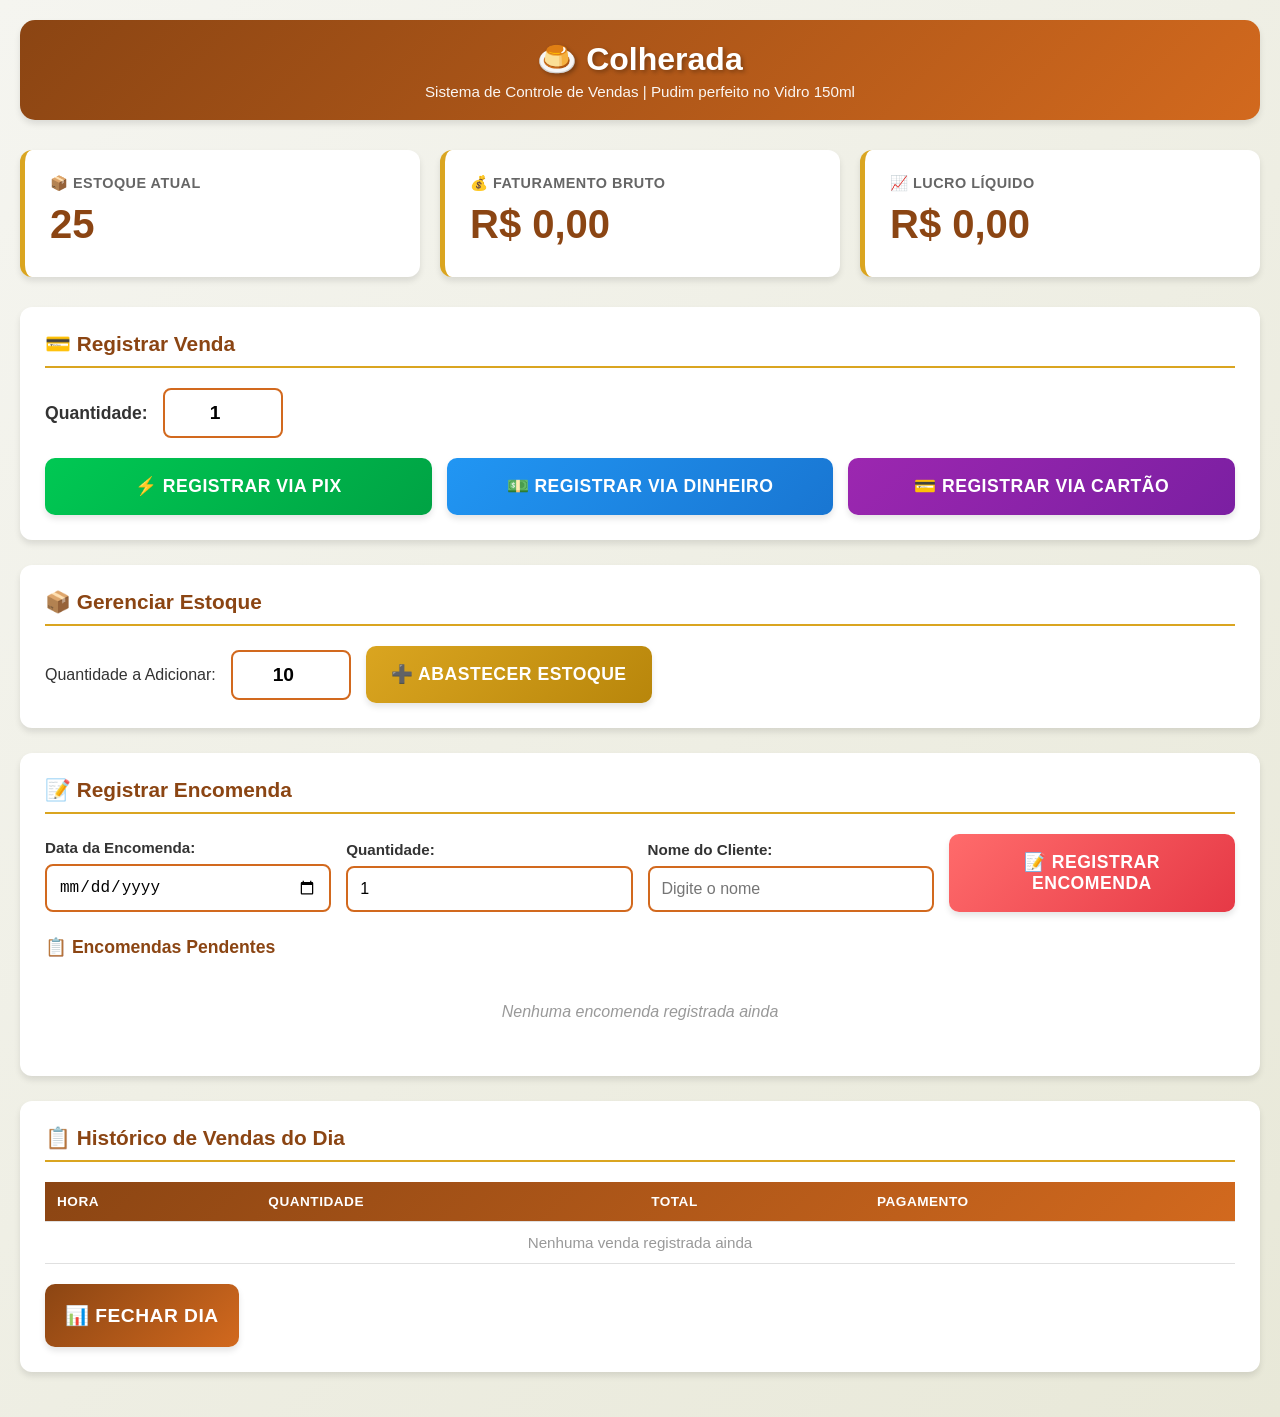
==== index.html @ 23c0d212 "Add files via upload Initial commit" ====
<!DOCTYPE html>
<html lang="pt-BR">
<head>
    <meta charset="UTF-8">
    <meta name="viewport" content="width=device-width, initial-scale=1.0">
    <title>Colherada</title>
    <style>
        /* ========== VARIÁVEIS E RESET ========== */
        * {
            margin: 0;
            padding: 0;
            box-sizing: border-box;
        }

        :root {
            --cor-principal: #8B4513;
            --cor-secundaria: #D2691E;
            --cor-dourado: #DAA520;
            --cor-fundo: #F5F5F0;
            --cor-card: #FFFFFF;
            --cor-pix: #00C853;
            --cor-dinheiro: #2196F3;
            --cor-cartao: #9C27B0;
            --cor-alerta: #FFC107;
            --cor-texto: #333333;
            --sombra: 0 4px 6px rgba(0, 0, 0, 0.1);
            --sombra-hover: 0 6px 12px rgba(0, 0, 0, 0.15);
        }

        body {
            font-family: 'Segoe UI', Tahoma, Geneva, Verdana, sans-serif;
            background: linear-gradient(135deg, var(--cor-fundo) 0%, #E8E8D8 100%);
            color: var(--cor-texto);
            padding: 20px;
            min-height: 100vh;
        }

        /* ========== CABEÇALHO ========== */
        header {
            text-align: center;
            margin-bottom: 30px;
            padding: 20px;
            background: linear-gradient(135deg, var(--cor-principal) 0%, var(--cor-secundaria) 100%);
            border-radius: 15px;
            box-shadow: var(--sombra);
            color: white;
        }

        header h1 {
            font-size: 2rem;
            margin-bottom: 5px;
            text-shadow: 2px 2px 4px rgba(0, 0, 0, 0.3);
        }

        header p {
            font-size: 0.95rem;
            opacity: 0.95;
        }

        /* ========== CONTAINER PRINCIPAL ========== */
        .container {
            max-width: 1400px;
            margin: 0 auto;
        }

        /* ========== DASHBOARD DE RESUMO ========== */
        .dashboard {
            display: grid;
            grid-template-columns: repeat(auto-fit, minmax(280px, 1fr));
            gap: 20px;
            margin-bottom: 30px;
        }

        .card {
            background: var(--cor-card);
            border-radius: 12px;
            padding: 25px;
            box-shadow: var(--sombra);
            transition: transform 0.3s ease, box-shadow 0.3s ease;
            border-left: 5px solid var(--cor-dourado);
        }

        .card:hover {
            transform: translateY(-5px);
            box-shadow: var(--sombra-hover);
        }

        .card.alerta {
            background: #FFF9C4;
            border-left-color: var(--cor-alerta);
            animation: pulse 2s infinite;
        }

        @keyframes pulse {
            0%, 100% { transform: scale(1); }
            50% { transform: scale(1.02); }
        }

        .card-titulo {
            font-size: 0.9rem;
            text-transform: uppercase;
            color: #666;
            margin-bottom: 10px;
            font-weight: 600;
            letter-spacing: 0.5px;
        }

        .card-valor {
            font-size: 2.5rem;
            font-weight: bold;
            color: var(--cor-principal);
            margin-bottom: 5px;
        }

        .card-alerta {
            color: #F57C00;
            font-size: 0.9rem;
            font-weight: 600;
            margin-top: 10px;
            display: none;
        }

        .card.alerta .card-alerta {
            display: block;
        }

        /* ========== SEÇÕES ========== */
        .secao {
            background: var(--cor-card);
            border-radius: 12px;
            padding: 25px;
            margin-bottom: 25px;
            box-shadow: var(--sombra);
        }

        .secao-titulo {
            font-size: 1.3rem;
            color: var(--cor-principal);
            margin-bottom: 20px;
            padding-bottom: 10px;
            border-bottom: 2px solid var(--cor-dourado);
            font-weight: 600;
        }

        /* ========== SEÇÃO DE VENDAS ========== */
        .venda-controls {
            display: flex;
            flex-direction: column;
            gap: 20px;
        }

        .quantidade-group {
            display: flex;
            align-items: center;
            gap: 15px;
            flex-wrap: wrap;
        }

        .quantidade-group label {
            font-size: 1.1rem;
            font-weight: 600;
            color: var(--cor-texto);
        }

        .quantidade-input {
            width: 120px;
            padding: 12px;
            font-size: 1.2rem;
            border: 2px solid var(--cor-secundaria);
            border-radius: 8px;
            text-align: center;
            font-weight: bold;
            transition: border-color 0.3s ease;
        }

        .quantidade-input:focus {
            outline: none;
            border-color: var(--cor-principal);
        }

        .botoes-pagamento {
            display: grid;
            grid-template-columns: repeat(auto-fit, minmax(200px, 1fr));
            gap: 15px;
        }

        .btn {
            padding: 18px 25px;
            font-size: 1.1rem;
            font-weight: bold;
            border: none;
            border-radius: 10px;
            cursor: pointer;
            transition: all 0.3s ease;
            box-shadow: var(--sombra);
            color: white;
            text-transform: uppercase;
            letter-spacing: 0.5px;
        }

        .btn:hover:not(:disabled) {
            transform: translateY(-3px);
            box-shadow: var(--sombra-hover);
        }

        .btn:active:not(:disabled) {
            transform: translateY(0);
        }

        .btn:disabled {
            opacity: 0.5;
            cursor: not-allowed;
        }

        .btn-pix {
            background: linear-gradient(135deg, var(--cor-pix) 0%, #00A344 100%);
        }

        .btn-dinheiro {
            background: linear-gradient(135deg, var(--cor-dinheiro) 0%, #1976D2 100%);
        }

        .btn-cartao {
            background: linear-gradient(135deg, var(--cor-cartao) 0%, #7B1FA2 100%);
        }

        .btn-abastecer {
            background: linear-gradient(135deg, var(--cor-dourado) 0%, #B8860B 100%);
        }

        .btn-fechar {
            background: linear-gradient(135deg, var(--cor-principal) 0%, var(--cor-secundaria) 100%);
            font-size: 1.2rem;
            padding: 20px;
        }

        .btn-encomenda {
            background: linear-gradient(135deg, #FF6B6B 0%, #E63946 100%);
        }

        /* ========== SEÇÃO DE ENCOMENDAS ========== */
        .encomenda-controls {
            display: grid;
            grid-template-columns: repeat(auto-fit, minmax(200px, 1fr));
            gap: 15px;
            align-items: end;
        }

        .form-group {
            display: flex;
            flex-direction: column;
            gap: 8px;
        }

        .form-group label {
            font-weight: 600;
            color: var(--cor-texto);
            font-size: 0.95rem;
        }

        .form-input {
            padding: 12px;
            font-size: 1rem;
            border: 2px solid var(--cor-secundaria);
            border-radius: 8px;
            transition: border-color 0.3s ease;
        }

        .form-input:focus {
            outline: none;
            border-color: var(--cor-principal);
        }

        .encomendas-lista {
            margin-top: 25px;
        }

        .encomenda-item {
            background: #FFF5F5;
            border-left: 4px solid #E63946;
            padding: 15px;
            margin-bottom: 12px;
            border-radius: 8px;
            display: flex;
            justify-content: space-between;
            align-items: center;
            transition: all 0.3s ease;
        }

        .encomenda-item:hover {
            box-shadow: var(--sombra);
            transform: translateX(5px);
        }

        .encomenda-info {
            flex: 1;
        }

        .encomenda-data {
            font-weight: bold;
            color: #E63946;
            font-size: 1.1rem;
            margin-bottom: 5px;
        }

        .encomenda-detalhes {
            color: #666;
            font-size: 0.95rem;
        }

        .encomenda-acoes {
            display: flex;
            gap: 10px;
        }

        .btn-concluir {
            padding: 8px 15px;
            background: #00C853;
            color: white;
            border: none;
            border-radius: 6px;
            cursor: pointer;
            font-weight: 600;
            transition: all 0.3s ease;
            font-size: 0.9rem;
        }

        .btn-concluir:hover {
            background: #00A344;
            transform: scale(1.05);
        }

        .btn-remover {
            padding: 8px 15px;
            background: #F44336;
            color: white;
            border: none;
            border-radius: 6px;
            cursor: pointer;
            font-weight: 600;
            transition: all 0.3s ease;
            font-size: 0.9rem;
        }

        .btn-remover:hover {
            background: #D32F2F;
            transform: scale(1.05);
        }

        .encomendas-vazio {
            text-align: center;
            color: #999;
            padding: 30px;
            font-style: italic;
        }

        /* ========== SEÇÃO DE ESTOQUE ========== */
        .estoque-controls {
            display: flex;
            align-items: center;
            gap: 15px;
            flex-wrap: wrap;
        }

        /* ========== HISTÓRICO ========== */
        .historico-wrapper {
            overflow-x: auto;
        }

        .historico-tabela {
            width: 100%;
            border-collapse: collapse;
            margin-bottom: 20px;
        }

        .historico-tabela thead {
            background: linear-gradient(135deg, var(--cor-principal) 0%, var(--cor-secundaria) 100%);
            color: white;
        }

        .historico-tabela th,
        .historico-tabela td {
            padding: 12px;
            text-align: left;
            border-bottom: 1px solid #E0E0E0;
        }

        .historico-tabela th {
            font-weight: 600;
            text-transform: uppercase;
            font-size: 0.85rem;
            letter-spacing: 0.5px;
        }

        .historico-tabela tbody tr:hover {
            background: #F5F5F5;
        }

        .historico-tabela td {
            font-size: 0.95rem;
        }

        .badge {
            padding: 5px 10px;
            border-radius: 5px;
            font-size: 0.85rem;
            font-weight: 600;
            display: inline-block;
            color: white;
        }

        .badge-pix { background: var(--cor-pix); }
        .badge-dinheiro { background: var(--cor-dinheiro); }
        .badge-cartao { background: var(--cor-cartao); }
        .badge-encomenda { background: #E63946; }

        /* ========== ALERTA FLUTUANTE ========== */
        .alerta-flutuante {
            position: fixed;
            top: 20px;
            right: 20px;
            background: #F44336;
            color: white;
            padding: 20px 25px;
            border-radius: 10px;
            box-shadow: 0 8px 16px rgba(0, 0, 0, 0.3);
            z-index: 1000;
            animation: slideIn 0.3s ease;
            max-width: 300px;
            font-weight: 600;
        }

        @keyframes slideIn {
            from {
                transform: translateX(400px);
                opacity: 0;
            }
            to {
                transform: translateX(0);
                opacity: 1;
            }
        }

        /* ========== MODAL DE RELATÓRIO ========== */
        .modal {
            display: none;
            position: fixed;
            z-index: 2000;
            left: 0;
            top: 0;
            width: 100%;
            height: 100%;
            background: rgba(0, 0, 0, 0.6);
            animation: fadeIn 0.3s ease;
        }

        @keyframes fadeIn {
            from { opacity: 0; }
            to { opacity: 1; }
        }

        .modal-content {
            background: white;
            margin: 5% auto;
            padding: 30px;
            border-radius: 15px;
            max-width: 600px;
            box-shadow: 0 10px 30px rgba(0, 0, 0, 0.3);
            animation: slideDown 0.3s ease;
        }

        @keyframes slideDown {
            from {
                transform: translateY(-100px);
                opacity: 0;
            }
            to {
                transform: translateY(0);
                opacity: 1;
            }
        }

        .modal-header {
            border-bottom: 2px solid var(--cor-dourado);
            padding-bottom: 15px;
            margin-bottom: 20px;
        }

        .modal-header h2 {
            color: var(--cor-principal);
            font-size: 1.8rem;
        }

        .modal-body {
            line-height: 1.8;
            font-size: 1.1rem;
        }

        .modal-body strong {
            color: var(--cor-principal);
        }

        .modal-footer {
            margin-top: 25px;
            text-align: center;
        }

        .btn-fechar-modal {
            background: var(--cor-principal);
            color: white;
            padding: 12px 30px;
            border: none;
            border-radius: 8px;
            cursor: pointer;
            font-size: 1rem;
            font-weight: 600;
            transition: background 0.3s ease;
        }

        .btn-fechar-modal:hover {
            background: var(--cor-secundaria);
        }

        /* ========== RESPONSIVIDADE ========== */
        @media (max-width: 768px) {
            header h1 {
                font-size: 1.5rem;
            }

            .card-valor {
                font-size: 2rem;
            }

            .secao-titulo {
                font-size: 1.1rem;
            }

            .btn {
                font-size: 1rem;
                padding: 15px 20px;
            }

            .botoes-pagamento {
                grid-template-columns: 1fr;
            }
        }
    </style>
</head>
<body>
    <!-- ========== CABEÇALHO ========== -->
    <header>
        <h1>🍮 Colherada</h1>
        <p>Sistema de Controle de Vendas | Pudim perfeito no Vidro 150ml</p>
    </header>

    <!-- ========== CONTAINER PRINCIPAL ========== -->
    <div class="container">
        
        <!-- ========== DASHBOARD DE RESUMO ========== -->
        <div class="dashboard">
            <div class="card" id="card-estoque">
                <div class="card-titulo">📦 Estoque Atual</div>
                <div class="card-valor" id="estoque-valor">25</div>
                <div class="card-alerta">⚠️ Estoque Crítico!</div>
            </div>

            <div class="card">
                <div class="card-titulo">💰 Faturamento Bruto</div>
                <div class="card-valor" id="faturamento-valor">R$ 0,00</div>
            </div>

            <div class="card">
                <div class="card-titulo">📈 Lucro Líquido</div>
                <div class="card-valor" id="lucro-valor">R$ 0,00</div>
            </div>
        </div>

        <!-- ========== SEÇÃO DE VENDAS ========== -->
        <section class="secao">
            <h2 class="secao-titulo">💳 Registrar Venda</h2>
            <div class="venda-controls">
                <div class="quantidade-group">
                    <label for="quantidade-venda">Quantidade:</label>
                    <input type="number" id="quantidade-venda" class="quantidade-input" value="1" min="1">
                </div>

                <div class="botoes-pagamento">
                    <button class="btn btn-pix" onclick="registrarVenda('PIX')">
                        ⚡ Registrar via PIX
                    </button>
                    <button class="btn btn-dinheiro" onclick="registrarVenda('DINHEIRO')">
                        💵 Registrar via DINHEIRO
                    </button>
                    <button class="btn btn-cartao" onclick="registrarVenda('CARTÃO')">
                        💳 Registrar via CARTÃO
                    </button>
                </div>
            </div>
        </section>

        <!-- ========== SEÇÃO DE GERENCIAMENTO DE ESTOQUE ========== -->
        <section class="secao">
            <h2 class="secao-titulo">📦 Gerenciar Estoque</h2>
            <div class="estoque-controls">
                <label for="quantidade-abastecer">Quantidade a Adicionar:</label>
                <input type="number" id="quantidade-abastecer" class="quantidade-input" value="10" min="1">
                <button class="btn btn-abastecer" onclick="abastecerEstoque()">
                    ➕ Abastecer Estoque
                </button>
            </div>
        </section>

        <!-- ========== SEÇÃO DE ENCOMENDAS ========== -->
        <section class="secao">
            <h2 class="secao-titulo">📝 Registrar Encomenda</h2>
            <div class="encomenda-controls">
                <div class="form-group">
                    <label for="data-encomenda">Data da Encomenda:</label>
                    <input type="date" id="data-encomenda" class="form-input">
                </div>
                <div class="form-group">
                    <label for="quantidade-encomenda">Quantidade:</label>
                    <input type="number" id="quantidade-encomenda" class="form-input" value="1" min="1">
                </div>
                <div class="form-group">
                    <label for="cliente-encomenda">Nome do Cliente:</label>
                    <input type="text" id="cliente-encomenda" class="form-input" placeholder="Digite o nome">
                </div>
                <div class="form-group">
                    <button class="btn btn-encomenda" onclick="registrarEncomenda()">
                        📝 Registrar Encomenda
                    </button>
                </div>
            </div>

            <div class="encomendas-lista">
                <h3 style="color: var(--cor-principal); margin-bottom: 15px; font-size: 1.1rem;">📋 Encomendas Pendentes</h3>
                <div id="lista-encomendas">
                    <div class="encomendas-vazio">
                        Nenhuma encomenda registrada ainda
                    </div>
                </div>
            </div>
        </section>

        <!-- ========== HISTÓRICO DE VENDAS ========== -->
        <section class="secao">
            <h2 class="secao-titulo">📋 Histórico de Vendas do Dia</h2>
            <div class="historico-wrapper">
                <table class="historico-tabela">
                    <thead>
                        <tr>
                            <th>Hora</th>
                            <th>Quantidade</th>
                            <th>Total</th>
                            <th>Pagamento</th>
                        </tr>
                    </thead>
                    <tbody id="historico-tbody">
                        <tr>
                            <td colspan="4" style="text-align: center; color: #999;">
                                Nenhuma venda registrada ainda
                            </td>
                        </tr>
                    </tbody>
                </table>
            </div>

            <button class="btn btn-fechar" onclick="fecharDia()">
                📊 Fechar Dia
            </button>
        </section>

    </div>

    <!-- ========== MODAL DE RELATÓRIO ========== -->
    <div id="modal-relatorio" class="modal">
        <div class="modal-content">
            <div class="modal-header">
                <h2>📊 Relatório do Dia</h2>
            </div>
            <div class="modal-body" id="modal-body">
                <!-- Conteúdo será preenchido dinamicamente -->
            </div>
            <div class="modal-footer">
                <button class="btn-fechar-modal" onclick="fecharModal()">Fechar</button>
            </div>
        </div>
    </div>

    <!-- ========== JAVASCRIPT ========== -->
    <script>
        // ========== CONSTANTES DO NEGÓCIO ==========
        const PRECO_VENDA = 16.00;      // Preço de venda por unidade
        const CUSTO_TOTAL = 7.00;       // Custo total por unidade
        const LUCRO_UNITARIO = PRECO_VENDA - CUSTO_TOTAL;  // R$ 9,00 por unidade
        const ESTOQUE_CRITICO = 5;      // Limite para alerta de estoque crítico
        const API_URL = window.location.origin;  // URL base da API (funciona local ou nuvem)

        // ========== ESTADO DA APLICAÇÃO ==========
        let estoque = 25;               // Estoque inicial
        let faturamentoBruto = 0;       // Faturamento total do dia
        let lucroLiquido = 0;           // Lucro total do dia
        let vendas = [];                // Array para armazenar histórico de vendas
        let encomendas = [];            // Array para armazenar encomendas

        // ========== INICIALIZAÇÃO ==========
        document.addEventListener('DOMContentLoaded', async function() {
            await carregarDadosServidor();
            atualizarInterface();
            definirDataAtual();
            
            // Sincronizar a cada 5 segundos
            setInterval(sincronizarComServidor, 5000);
        });

        // ========== FUNÇÃO: DEFINIR DATA ATUAL ==========
        function definirDataAtual() {
            const hoje = new Date().toISOString().split('T')[0];
            document.getElementById('data-encomenda').value = hoje;
        }

        // ========== FUNÇÃO: REGISTRAR VENDA ==========
        function registrarVenda(formaPagamento) {
            const quantidadeInput = document.getElementById('quantidade-venda');
            const quantidade = parseInt(quantidadeInput.value);

            // Validação: verificar se a quantidade é válida
            if (isNaN(quantidade) || quantidade <= 0) {
                mostrarAlerta('Por favor, insira uma quantidade válida!');
                return;
            }

            // Validação: verificar se há estoque suficiente
            if (quantidade > estoque) {
                mostrarAlerta('❌ Saldo insuficiente! Estoque atual: ' + estoque + ' unidades');
                return;
            }

            // Calcular valores da venda
            const totalVenda = quantidade * PRECO_VENDA;
            const lucroVenda = quantidade * LUCRO_UNITARIO;

            // Atualizar estado da aplicação
            estoque -= quantidade;
            faturamentoBruto += totalVenda;
            lucroLiquido += lucroVenda;

            // Registrar venda no histórico
            const venda = {
                hora: obterHoraAtual(),
                quantidade: quantidade,
                total: totalVenda,
                formaPagamento: formaPagamento
            };
            vendas.push(venda);

            // Atualizar interface
            atualizarInterface();
            adicionarLinhaHistorico(venda);

            // Salvar dados no localStorage
            salvarDados();

            // Resetar campo de quantidade
            quantidadeInput.value = 1;

            // Feedback visual (pode adicionar uma animação de sucesso aqui)
            console.log('✅ Venda registrada com sucesso!');
        }

        // ========== FUNÇÃO: ABASTECER ESTOQUE ==========
        function abastecerEstoque() {
            const quantidadeInput = document.getElementById('quantidade-abastecer');
            const quantidade = parseInt(quantidadeInput.value);

            // Validação
            if (isNaN(quantidade) || quantidade <= 0) {
                mostrarAlerta('Por favor, insira uma quantidade válida para abastecer!');
                return;
            }

            // Adicionar ao estoque
            estoque += quantidade;

            // Atualizar interface
            atualizarInterface();

            // Salvar dados
            salvarDados();

            // Resetar campo
            quantidadeInput.value = 10;

            console.log('✅ Estoque abastecido com ' + quantidade + ' unidades!');
        }

        // ========== FUNÇÃO: REGISTRAR ENCOMENDA ==========
        function registrarEncomenda() {
            const dataInput = document.getElementById('data-encomenda');
            const quantidadeInput = document.getElementById('quantidade-encomenda');
            const clienteInput = document.getElementById('cliente-encomenda');

            const data = dataInput.value;
            const quantidade = parseInt(quantidadeInput.value);
            const cliente = clienteInput.value.trim();

            // Validações
            if (!data) {
                mostrarAlerta('Por favor, selecione a data da encomenda!');
                return;
            }

            if (isNaN(quantidade) || quantidade <= 0) {
                mostrarAlerta('Por favor, insira uma quantidade válida!');
                return;
            }

            if (!cliente) {
                mostrarAlerta('Por favor, informe o nome do cliente!');
                return;
            }

            // Criar objeto de encomenda
            const encomenda = {
                id: Date.now(), // ID único baseado em timestamp
                data: data,
                quantidade: quantidade,
                cliente: cliente,
                dataCriacao: new Date().toLocaleString('pt-BR')
            };

            // Adicionar à lista
            encomendas.push(encomenda);

            // Atualizar interface
            atualizarListaEncomendas();

            // Salvar dados
            salvarDados();

            // Resetar campos
            quantidadeInput.value = 1;
            clienteInput.value = '';
            definirDataAtual();

            console.log('✅ Encomenda registrada com sucesso!');
        }

        // ========== FUNÇÃO: ATUALIZAR LISTA DE ENCOMENDAS ==========
        function atualizarListaEncomendas() {
            const listaDiv = document.getElementById('lista-encomendas');

            // Se não houver encomendas
            if (encomendas.length === 0) {
                listaDiv.innerHTML = '<div class="encomendas-vazio">Nenhuma encomenda registrada ainda</div>';
                return;
            }

            // Ordenar encomendas por data (mais próximas primeiro)
            const encomendasOrdenadas = [...encomendas].sort((a, b) => new Date(a.data) - new Date(b.data));

            // Gerar HTML das encomendas
            listaDiv.innerHTML = encomendasOrdenadas.map(encomenda => {
                const dataFormatada = new Date(encomenda.data + 'T00:00:00').toLocaleDateString('pt-BR', {
                    day: '2-digit',
                    month: '2-digit',
                    year: 'numeric'
                });

                return `
                    <div class="encomenda-item">
                        <div class="encomenda-info">
                            <div class="encomenda-data">📅 ${dataFormatada}</div>
                            <div class="encomenda-detalhes">
                                <strong>${encomenda.cliente}</strong> • ${encomenda.quantidade} pudim(s)
                            </div>
                        </div>
                        <div class="encomenda-acoes">
                            <button class="btn-concluir" onclick="concluirEncomenda(${encomenda.id})" title="Marcar como concluída">
                                ✓ Concluir
                            </button>
                            <button class="btn-remover" onclick="removerEncomenda(${encomenda.id})" title="Remover encomenda">
                                ✕ Remover
                            </button>
                        </div>
                    </div>
                `;
            }).join('');
        }

        // ========== FUNÇÃO: CONCLUIR ENCOMENDA ==========
        function concluirEncomenda(id) {
            const encomenda = encomendas.find(e => e.id === id);
            
            if (!encomenda) return;

            // Verificar se há estoque suficiente
            if (encomenda.quantidade > estoque) {
                if (confirm(`❌ Estoque insuficiente! Estoque atual: ${estoque} unidades.\n\nDeseja continuar mesmo assim e registrar a venda?`)) {
                    // Continua mesmo sem estoque
                } else {
                    return;
                }
            }

            // Confirmar conclusão
            if (confirm(`Concluir encomenda de ${encomenda.cliente}?\n${encomenda.quantidade} pudim(s)\n\nA venda será registrada automaticamente.`)) {
                // Registrar como venda (assumindo pagamento em dinheiro, pode ser alterado)
                const totalVenda = encomenda.quantidade * PRECO_VENDA;
                const lucroVenda = encomenda.quantidade * LUCRO_UNITARIO;

                // Atualizar estado (só se houver estoque)
                if (encomenda.quantidade <= estoque) {
                    estoque -= encomenda.quantidade;
                }
                
                faturamentoBruto += totalVenda;
                lucroLiquido += lucroVenda;

                // Registrar venda no histórico
                const venda = {
                    hora: obterHoraAtual(),
                    quantidade: encomenda.quantidade,
                    total: totalVenda,
                    formaPagamento: 'ENCOMENDA'
                };
                vendas.push(venda);
                adicionarLinhaHistorico(venda);

                // Remover encomenda da lista
                encomendas = encomendas.filter(e => e.id !== id);

                // Atualizar interface
                atualizarInterface();
                atualizarListaEncomendas();
                salvarDados();

                console.log('✅ Encomenda concluída e registrada como venda!');
            }
        }

        // ========== FUNÇÃO: REMOVER ENCOMENDA ==========
        function removerEncomenda(id) {
            const encomenda = encomendas.find(e => e.id === id);
            
            if (!encomenda) return;

            if (confirm(`Remover encomenda de ${encomenda.cliente}?`)) {
                encomendas = encomendas.filter(e => e.id !== id);
                atualizarListaEncomendas();
                salvarDados();
                console.log('✅ Encomenda removida!');
            }
        }

        // ========== FUNÇÃO: ATUALIZAR INTERFACE ==========
        function atualizarInterface() {
            // Atualizar card de estoque
            const estoqueValor = document.getElementById('estoque-valor');
            const cardEstoque = document.getElementById('card-estoque');
            estoqueValor.textContent = estoque;

            // Aplicar alerta de estoque crítico
            if (estoque < ESTOQUE_CRITICO) {
                cardEstoque.classList.add('alerta');
            } else {
                cardEstoque.classList.remove('alerta');
            }

            // Atualizar faturamento
            document.getElementById('faturamento-valor').textContent = formatarMoeda(faturamentoBruto);

            // Atualizar lucro
            document.getElementById('lucro-valor').textContent = formatarMoeda(lucroLiquido);

            // Atualizar estado dos botões de venda
            atualizarBotoesVenda();
        }

        // ========== FUNÇÃO: ATUALIZAR BOTÕES DE VENDA ==========
        function atualizarBotoesVenda() {
            const quantidade = parseInt(document.getElementById('quantidade-venda').value) || 0;
            const botoes = document.querySelectorAll('.btn-pix, .btn-dinheiro, .btn-cartao');

            botoes.forEach(botao => {
                // Desabilitar se quantidade for maior que estoque ou inválida
                if (quantidade > estoque || quantidade <= 0) {
                    botao.disabled = true;
                } else {
                    botao.disabled = false;
                }
            });
        }

        // Adicionar evento para atualizar botões quando quantidade mudar
        document.addEventListener('DOMContentLoaded', function() {
            const quantidadeVenda = document.getElementById('quantidade-venda');
            if (quantidadeVenda) {
                quantidadeVenda.addEventListener('input', atualizarBotoesVenda);
            }
        });

        // ========== FUNÇÃO: ADICIONAR LINHA NO HISTÓRICO ==========
        function adicionarLinhaHistorico(venda) {
            const tbody = document.getElementById('historico-tbody');

            // Remover mensagem de "nenhuma venda"
            if (vendas.length === 1) {
                tbody.innerHTML = '';
            }

            // Criar nova linha
            const tr = document.createElement('tr');
            tr.innerHTML = `
                <td>${venda.hora}</td>
                <td>${venda.quantidade} un.</td>
                <td>${formatarMoeda(venda.total)}</td>
                <td><span class="badge badge-${venda.formaPagamento.toLowerCase().replace('ã', 'a')}">${venda.formaPagamento}</span></td>
            `;

            // Inserir no topo da tabela (mais recente primeiro)
            tbody.insertBefore(tr, tbody.firstChild);
        }

        // ========== FUNÇÃO: FECHAR DIA ==========
        function fecharDia() {
            // Verificar se há vendas
            if (vendas.length === 0) {
                mostrarAlerta('Nenhuma venda foi registrada hoje!');
                return;
            }

            // Calcular totais
            const totalPudinsVendidos = vendas.reduce((sum, v) => sum + v.quantidade, 0);
            const custoTotal = totalPudinsVendidos * CUSTO_TOTAL;

            // Separar vendas por forma de pagamento
            const vendasPix = vendas.filter(v => v.formaPagamento === 'PIX');
            const vendasDinheiro = vendas.filter(v => v.formaPagamento === 'DINHEIRO');
            const vendasCartao = vendas.filter(v => v.formaPagamento === 'CARTÃO');
            const vendasEncomenda = vendas.filter(v => v.formaPagamento === 'ENCOMENDA');

            const totalPix = vendasPix.reduce((sum, v) => sum + v.total, 0);
            const totalDinheiro = vendasDinheiro.reduce((sum, v) => sum + v.total, 0);
            const totalCartao = vendasCartao.reduce((sum, v) => sum + v.total, 0);
            const totalEncomenda = vendasEncomenda.reduce((sum, v) => sum + v.total, 0);

            // Gerar conteúdo do relatório
            const relatorioHTML = `
                <p><strong>Total de Pudins Vendidos:</strong> ${totalPudinsVendidos} unidades</p>
                <p><strong>Faturamento Bruto:</strong> ${formatarMoeda(faturamentoBruto)}</p>
                <p><strong>Custos Acumulados:</strong> ${formatarMoeda(custoTotal)}</p>
                <p style="font-size: 1.3rem; color: var(--cor-principal); margin-top: 15px;">
                    <strong>💰 Lucro Líquido:</strong> ${formatarMoeda(lucroLiquido)}
                </p>
                <hr style="margin: 20px 0; border: none; border-top: 1px solid #E0E0E0;">
                <p><strong>Detalhamento por Forma de Pagamento:</strong></p>
                <p>🔹 PIX: ${vendasPix.length} vendas - ${formatarMoeda(totalPix)}</p>
                <p>🔹 DINHEIRO: ${vendasDinheiro.length} vendas - ${formatarMoeda(totalDinheiro)}</p>
                <p>🔹 CARTÃO: ${vendasCartao.length} vendas - ${formatarMoeda(totalCartao)}</p>
                <p>🔹 ENCOMENDAS: ${vendasEncomenda.length} vendas - ${formatarMoeda(totalEncomenda)}</p>
                <hr style="margin: 20px 0; border: none; border-top: 1px solid #E0E0E0;">
                <p><strong>Estoque Restante:</strong> ${estoque} unidades</p>
                <p style="color: #E63946; font-weight: 600;"><strong>Encomendas Pendentes:</strong> ${encomendas.length}</p>
            `;

            // Mostrar modal
            document.getElementById('modal-body').innerHTML = relatorioHTML;
            document.getElementById('modal-relatorio').style.display = 'block';
        }

        // ========== FUNÇÃO: FECHAR MODAL ==========
        function fecharModal() {
            document.getElementById('modal-relatorio').style.display = 'none';
        }

        // Fechar modal ao clicar fora dele
        window.onclick = function(event) {
            const modal = document.getElementById('modal-relatorio');
            if (event.target === modal) {
                modal.style.display = 'none';
            }
        }

        // ========== FUNÇÃO: MOSTRAR ALERTA FLUTUANTE ==========
        function mostrarAlerta(mensagem) {
            // Criar elemento de alerta
            const alerta = document.createElement('div');
            alerta.className = 'alerta-flutuante';
            alerta.textContent = mensagem;

            // Adicionar ao body
            document.body.appendChild(alerta);

            // Remover após 3 segundos
            setTimeout(() => {
                alerta.remove();
            }, 3000);
        }

        // ========== FUNÇÃO: OBTER HORA ATUAL ==========
        function obterHoraAtual() {
            const agora = new Date();
            const horas = String(agora.getHours()).padStart(2, '0');
            const minutos = String(agora.getMinutes()).padStart(2, '0');
            return `${horas}:${minutos}`;
        }

        // ========== FUNÇÃO: FORMATAR MOEDA ==========
        function formatarMoeda(valor) {
            return valor.toLocaleString('pt-BR', {
                style: 'currency',
                currency: 'BRL'
            });SINCRONIZAÇÃO COM SERVIDOR ==========
        async function carregarDadosServidor() {
            try {
                const response = await fetch(`${API_URL}/api/dados`);
                if (response.ok) {
                    const dados = await response.json();
                    aplicarDados(dados);
                    console.log('✅ Dados carregados do servidor!');
                } else {
                    console.log('⚠️ Usando dados locais');
                    carregarDadosLocal();
                }
            } catch (error) {
                console.log('⚠️ Servidor offline, usando dados locais');
                carregarDadosLocal();
            }
        }

        async function salvarDadosServidor() {
            const dados = {
                estoque: estoque,
                faturamentoBruto: faturamentoBruto,
                lucroLiquido: lucroLiquido,
                vendas: vendas,
                encomendas: encomendas,
                data: new Date().toLocaleDateString('pt-BR')
            };

            try {
                const response = await fetch(`${API_URL}/api/dados`, {
                    method: 'POST',
                    headers: {
                        'Content-Type': 'application/json'
                    },
                    body: JSON.stringify(dados)
                });

                if (response.ok) {
                    console.log('✅ Dados sincronizados com servidor!');
                }
            } catch (error) {
                console.log('⚠️ Não foi possível sincronizar com servidor');
            }

            // Sempre salvar localmente também (backup)
            localStorage.setItem('pdv-pudim', JSON.stringify(dados));
        }

        async function sincronizarComServidor() {
            try {
                const response = await fetch(`${API_URL}/api/dados`);
                if (response.ok) {
                    const dadosServidor = await response.json();
                    
                    // Verificar se há diferenças
                    if (JSON.stringify(dadosServidor) !== JSON.stringify(obterDadosAtuais())) {
                        aplicarDados(dadosServidor);
                        console.log('🔄 Dados atualizados do servidor');
                    }
                }
            } catch (error) {
                // Servidor offline, continuar usando dados locais
            }
        }

        function obterDadosAtuais() {
            return {
                estoque: estoque,
                faturamentoBruto: faturamentoBruto,
                lucroLiquido: lucroLiquido,
                vendas: vendas,
                encomendas: encomendas,
                data: new Date().toLocaleDateString('pt-BR')
            };
        }

        function aplicarDados(dados) {
            const dataAtual = new Date().toLocaleDateString('pt-BR');
            
            if (dados.data === dataAtual) {
                estoque = dados.estoque || 25;
                faturamentoBruto = dados.faturamentoBruto || 0;
                lucroLiquido = dados.lucroLiquido || 0;
                vendas = dados.vendas || [];
                encomendas = dados.encomendas || [];

                // Reconstruir histórico
                const tbody = document.getElementById('historico-tbody');
                tbody.innerHTML = '';
                if (vendas.length === 0) {
                    tbody.innerHTML = '<tr><td colspan="4" style="text-align: center; color: #999;">Nenhuma venda registrada ainda</td></tr>';
                } else {
                    vendas.forEach(venda => adicionarLinhaHistorico(venda));
                }

                // Reconstruir encomendas
                atualizarListaEncomendas();

                atualizarInterface();
            }
        }

        function carregarDadosLocal() {
            const dadosSalvos = localStorage.getItem('pdv-pudim');
            if (dadosSalvos) {
                const dados = JSON.parse(dadosSalvos);
                aplicarDados(dados);
            }
        }

        // Função para salvar dados (compatibilidade)
        function salvarDados() {
            salvarDadosServidor();   }
            } else {
                console.log('🆕 Primeira execução - dados inicializados!');
            }
        }

        // ========== ATALHOS DE TECLADO ==========
        document.addEventListener('keydown', function(e) {
            // F1: Registrar via PIX
            if (e.key === 'F1') {
                e.preventDefault();
                registrarVenda('PIX');
            }
            // F2: Registrar via DINHEIRO
            if (e.key === 'F2') {
                e.preventDefault();
                registrarVenda('DINHEIRO');
            }
            // F3: Registrar via CARTÃO
            if (e.key === 'F3') {
                e.preventDefault();
                registrarVenda('CARTÃO');
            }
            // F4: Fechar Dia
            if (e.key === 'F4') {
                e.preventDefault();
                fecharDia();
            }
        });

        console.log('🍮 Sistema PDV - Pudim Artesanal carregado com sucesso!');
        console.log('💡 Atalhos: F1 (PIX) | F2 (Dinheiro) | F3 (Cartão) | F4 (Fechar Dia)');
    </script>
</body>
</html>
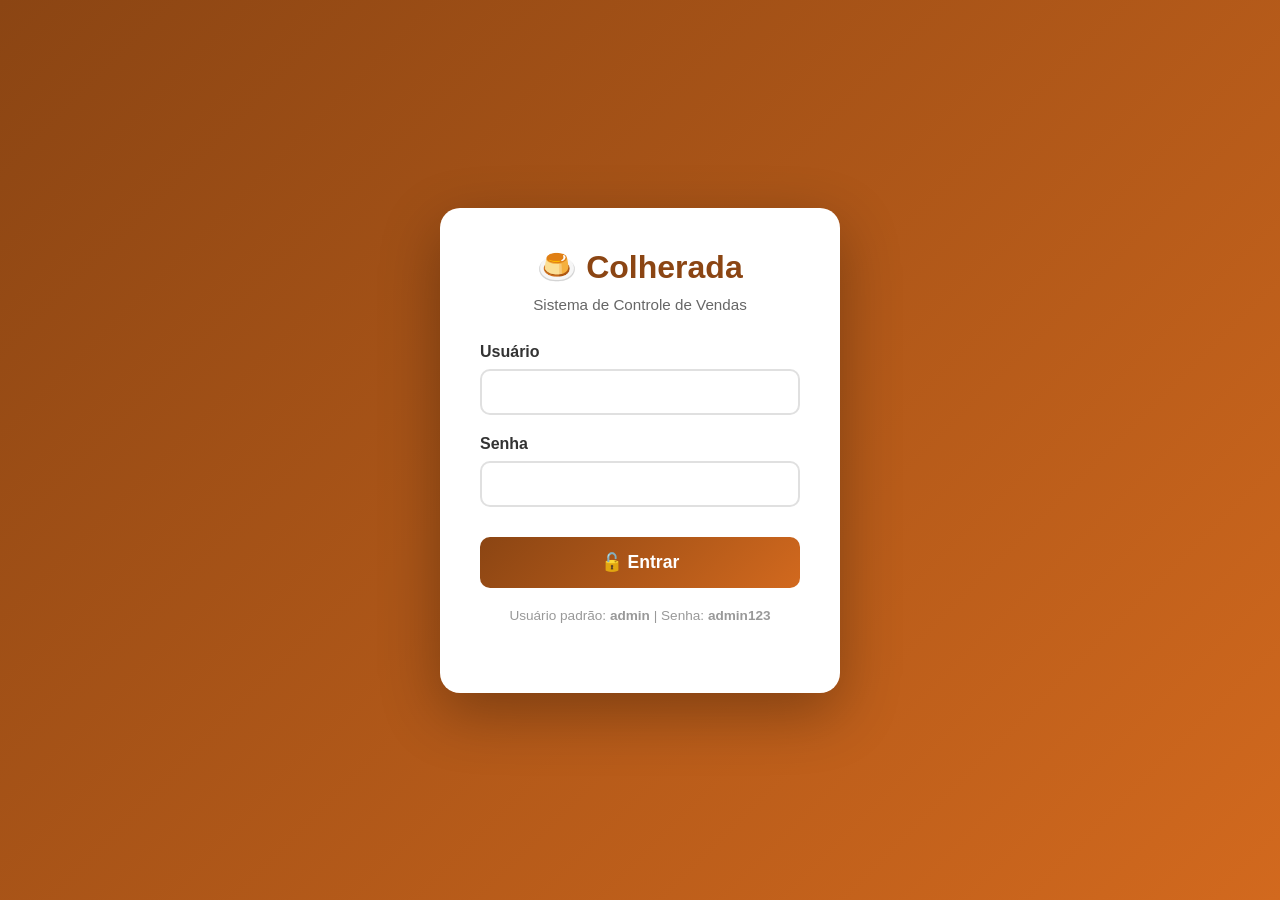
==== commit 32b11ac5: "Add files via upload" ====
--- a/index.html
+++ b/index.html
@@ -413,6 +413,169 @@
         .badge-dinheiro { background: var(--cor-dinheiro); }
         .badge-cartao { background: var(--cor-cartao); }
         .badge-encomenda { background: #E63946; }
+
+        /* ========== TELA DE LOGIN ========== */
+        #tela-login {
+            position: fixed;
+            top: 0;
+            left: 0;
+            width: 100%;
+            height: 100%;
+            background: linear-gradient(135deg, var(--cor-principal) 0%, var(--cor-secundaria) 100%);
+            display: flex;
+            align-items: center;
+            justify-content: center;
+            z-index: 9999;
+        }
+
+        #tela-login.hidden {
+            display: none;
+        }
+
+        .login-card {
+            background: white;
+            padding: 40px;
+            border-radius: 20px;
+            box-shadow: 0 20px 60px rgba(0, 0, 0, 0.3);
+            max-width: 400px;
+            width: 90%;
+            animation: slideUp 0.5s ease;
+        }
+
+        @keyframes slideUp {
+            from {
+                opacity: 0;
+                transform: translateY(50px);
+            }
+            to {
+                opacity: 1;
+                transform: translateY(0);
+            }
+        }
+
+        .login-card h2 {
+            color: var(--cor-principal);
+            text-align: center;
+            margin-bottom: 10px;
+            font-size: 2rem;
+        }
+
+        .login-card p {
+            text-align: center;
+            color: #666;
+            margin-bottom: 30px;
+            font-size: 0.95rem;
+        }
+
+        .form-group-login {
+            margin-bottom: 20px;
+        }
+
+        .form-group-login label {
+            display: block;
+            margin-bottom: 8px;
+            color: var(--cor-texto);
+            font-weight: 600;
+        }
+
+        .form-group-login input {
+            width: 100%;
+            padding: 12px 15px;
+            border: 2px solid #E0E0E0;
+            border-radius: 10px;
+            font-size: 1rem;
+            transition: border-color 0.3s ease;
+        }
+
+        .form-group-login input:focus {
+            outline: none;
+            border-color: var(--cor-principal);
+        }
+
+        .btn-login {
+            width: 100%;
+            padding: 15px;
+            background: linear-gradient(135deg, var(--cor-principal) 0%, var(--cor-secundaria) 100%);
+            color: white;
+            border: none;
+            border-radius: 10px;
+            font-size: 1.1rem;
+            font-weight: bold;
+            cursor: pointer;
+            transition: transform 0.3s ease, box-shadow 0.3s ease;
+            margin-top: 10px;
+        }
+
+        .btn-login:hover {
+            transform: translateY(-2px);
+            box-shadow: 0 8px 15px rgba(0, 0, 0, 0.2);
+        }
+
+        .btn-login:disabled {
+            opacity: 0.6;
+            cursor: not-allowed;
+            transform: none;
+        }
+
+        .erro-login {
+            background: #FFEBEE;
+            color: #C62828;
+            padding: 12px;
+            border-radius: 8px;
+            margin-bottom: 20px;
+            text-align: center;
+            font-size: 0.95rem;
+            display: none;
+        }
+
+        .erro-login.show {
+            display: block;
+            animation: shake 0.5s ease;
+        }
+
+        @keyframes shake {
+            0%, 100% { transform: translateX(0); }
+            25% { transform: translateX(-10px); }
+            75% { transform: translateX(10px); }
+        }
+
+        /* Botão de logout no header */
+        .btn-logout {
+            position: absolute;
+            top: 20px;
+            right: 20px;
+            padding: 10px 20px;
+            background: rgba(255, 255, 255, 0.2);
+            color: white;
+            border: 2px solid white;
+            border-radius: 8px;
+            cursor: pointer;
+            font-weight: 600;
+            transition: all 0.3s ease;
+            font-size: 0.9rem;
+        }
+
+        .btn-logout:hover {
+            background: white;
+            color: var(--cor-principal);
+        }
+
+        .usuario-info {
+            position: absolute;
+            top: 25px;
+            left: 20px;
+            color: white;
+            font-size: 0.9rem;
+            opacity: 0.9;
+        }
+
+        #app-content {
+            display: none;
+        }
+
+        #app-content.show {
+            display: block;
+        }
 
         /* ========== ALERTA FLUTUANTE ========== */
         .alerta-flutuante {
@@ -547,10 +710,44 @@
     </style>
 </head>
 <body>
+    <!-- ========== TELA DE LOGIN ========== -->
+    <div id="tela-login">
+        <div class="login-card">
+            <h2>🍮 Colherada</h2>
+            <p>Sistema de Controle de Vendas</p>
+            
+            <div id="erro-login" class="erro-login"></div>
+            
+            <form id="form-login" onsubmit="fazerLogin(event)">
+                <div class="form-group-login">
+                    <label for="usuario">Usuário</label>
+                    <input type="text" id="usuario" name="usuario" required autocomplete="username">
+                </div>
+                
+                <div class="form-group-login">
+                    <label for="senha">Senha</label>
+                    <input type="password" id="senha" name="senha" required autocomplete="current-password">
+                </div>
+                
+                <button type="submit" class="btn-login" id="btn-entrar">
+                    🔓 Entrar
+                </button>
+            </form>
+            
+            <p style="margin-top: 20px; font-size: 0.85rem; color: #999; text-align: center;">
+                Usuário padrão: <strong>admin</strong> | Senha: <strong>admin123</strong>
+            </p>
+        </div>
+    </div>
+
+    <!-- ========== CONTEÚDO PRINCIPAL ========== -->
+    <div id="app-content">
     <!-- ========== CABEÇALHO ========== -->
     <header>
+        <span class="usuario-info" id="usuario-info"></span>
         <h1>🍮 Colherada</h1>
         <p>Sistema de Controle de Vendas | Pudim perfeito no Vidro 150ml</p>
+        <button class="btn-logout" onclick="fazerLogout()">🚪 Sair</button>
     </header>
 
     <!-- ========== CONTAINER PRINCIPAL ========== -->
@@ -688,8 +885,109 @@
         </div>
     </div>
 
+    </div>
+    <!-- FIM DO APP-CONTENT -->
+
     <!-- ========== JAVASCRIPT ========== -->
     <script>
+        // ========== AUTENTICAÇÃO ==========
+        let usuarioLogado = null;
+
+        async function verificarSessao() {
+            try {
+                const response = await fetch(`${API_URL}/api/verificar-sessao`, {
+                    credentials: 'include'
+                });
+                
+                if (response.ok) {
+                    const dados = await response.json();
+                    if (dados.autenticado) {
+                        usuarioLogado = dados.usuario;
+                        document.getElementById('usuario-info').textContent = `👤 ${dados.nome || dados.usuario}`;
+                        mostrarApp();
+                        await carregarDadosServidor();
+                        return true;
+                    }
+                }
+            } catch (error) {
+                console.log('Sessão não encontrada');
+            }
+            
+            mostrarLogin();
+            return false;
+        }
+
+        async function fazerLogin(event) {
+            event.preventDefault();
+            
+            const usuario = document.getElementById('usuario').value;
+            const senha = document.getElementById('senha').value;
+            const btnEntrar = document.getElementById('btn-entrar');
+            const erroDiv = document.getElementById('erro-login');
+            
+            btnEntrar.disabled = true;
+            btnEntrar.textContent = '⏳ Entrando...';
+            erroDiv.classList.remove('show');
+            
+            try {
+                const response = await fetch(`${API_URL}/api/login`, {
+                    method: 'POST',
+                    headers: {
+                        'Content-Type': 'application/json'
+                    },
+                    credentials: 'include',
+                    body: JSON.stringify({ usuario, senha })
+                });
+                
+                const dados = await response.json();
+                
+                if (dados.success) {
+                    usuarioLogado = usuario;
+                    document.getElementById('usuario-info').textContent = `👤 ${dados.nome || usuario}`;
+                    mostrarApp();
+                    await carregarDadosServidor();
+                    
+                    // Limpar formulário
+                    document.getElementById('form-login').reset();
+                } else {
+                    erroDiv.textContent = dados.message || 'Erro ao fazer login';
+                    erroDiv.classList.add('show');
+                }
+            } catch (error) {
+                erroDiv.textContent = 'Erro de conexão com o servidor';
+                erroDiv.classList.add('show');
+            } finally {
+                btnEntrar.disabled = false;
+                btnEntrar.textContent = '🔓 Entrar';
+            }
+        }
+
+        async function fazerLogout() {
+            if (confirm('Deseja realmente sair?')) {
+                try {
+                    await fetch(`${API_URL}/api/logout`, {
+                        method: 'POST',
+                        credentials: 'include'
+                    });
+                } catch (error) {
+                    console.log('Erro ao fazer logout');
+                }
+                
+                usuarioLogado = null;
+                mostrarLogin();
+            }
+        }
+
+        function mostrarLogin() {
+            document.getElementById('tela-login').classList.remove('hidden');
+            document.getElementById('app-content').classList.remove('show');
+        }
+
+        function mostrarApp() {
+            document.getElementById('tela-login').classList.add('hidden');
+            document.getElementById('app-content').classList.add('show');
+        }
+
         // ========== CONSTANTES DO NEGÓCIO ==========
         const PRECO_VENDA = 16.00;      // Preço de venda por unidade
         const CUSTO_TOTAL = 7.00;       // Custo total por unidade
@@ -706,12 +1004,16 @@
 
         // ========== INICIALIZAÇÃO ==========
         document.addEventListener('DOMContentLoaded', async function() {
-            await carregarDadosServidor();
-            atualizarInterface();
             definirDataAtual();
             
-            // Sincronizar a cada 5 segundos
-            setInterval(sincronizarComServidor, 5000);
+            // Verificar se há sessão ativa
+            const sessaoAtiva = await verificarSessao();
+            
+            if (sessaoAtiva) {
+                atualizarInterface();
+                // Sincronizar a cada 5 segundos
+                setInterval(sincronizarComServidor, 5000);
+            }
         });
 
         // ========== FUNÇÃO: DEFINIR DATA ATUAL ==========
@@ -1115,11 +1417,16 @@
             });SINCRONIZAÇÃO COM SERVIDOR ==========
         async function carregarDadosServidor() {
             try {
-                const response = await fetch(`${API_URL}/api/dados`);
+                const response = await fetch(`${API_URL}/api/dados`, {
+                    credentials: 'include'
+                });
                 if (response.ok) {
                     const dados = await response.json();
                     aplicarDados(dados);
                     console.log('✅ Dados carregados do servidor!');
+                } else if (response.status === 401) {
+                    // Não autenticado, redirecionar para login
+                    mostrarLogin();
                 } else {
                     console.log('⚠️ Usando dados locais');
                     carregarDadosLocal();
@@ -1146,11 +1453,14 @@
                     headers: {
                         'Content-Type': 'application/json'
                     },
+                    credentials: 'include',
                     body: JSON.stringify(dados)
                 });
 
                 if (response.ok) {
                     console.log('✅ Dados sincronizados com servidor!');
+                } else if (response.status === 401) {
+                    mostrarLogin();
                 }
             } catch (error) {
                 console.log('⚠️ Não foi possível sincronizar com servidor');
@@ -1162,7 +1472,9 @@
 
         async function sincronizarComServidor() {
             try {
-                const response = await fetch(`${API_URL}/api/dados`);
+                const response = await fetch(`${API_URL}/api/dados`, {
+                    credentials: 'include'
+                });
                 if (response.ok) {
                     const dadosServidor = await response.json();
                     
@@ -1171,6 +1483,8 @@
                         aplicarDados(dadosServidor);
                         console.log('🔄 Dados atualizados do servidor');
                     }
+                } else if (response.status === 401) {
+                    mostrarLogin();
                 }
             } catch (error) {
                 // Servidor offline, continuar usando dados locais
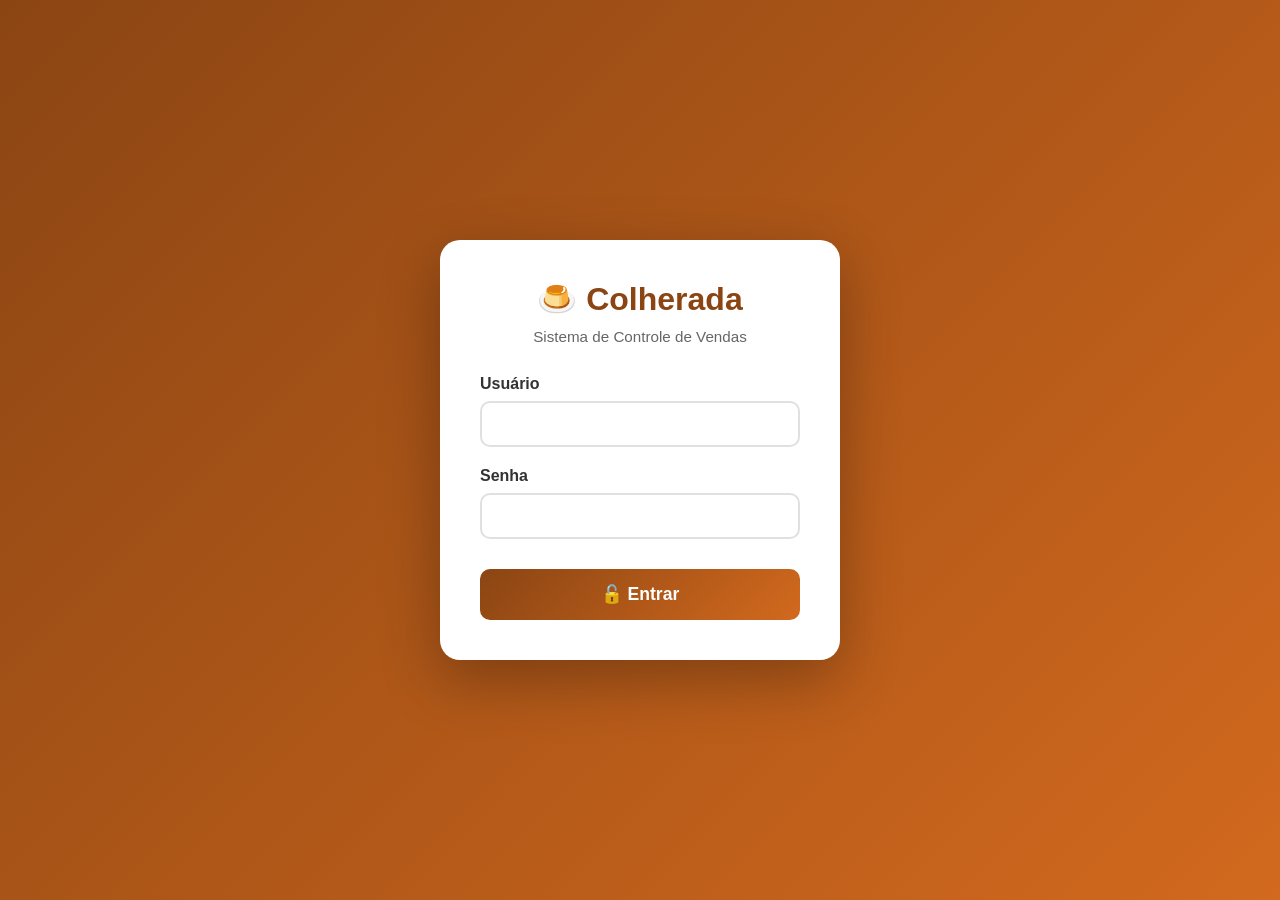
==== commit e89053bd: "Add files via upload" ====
--- a/index.html
+++ b/index.html
@@ -3,6 +3,9 @@
 <head>
     <meta charset="UTF-8">
     <meta name="viewport" content="width=device-width, initial-scale=1.0">
+    <meta http-equiv="Cache-Control" content="no-cache, no-store, must-revalidate">
+    <meta http-equiv="Pragma" content="no-cache">
+    <meta http-equiv="Expires" content="0">
     <title>Colherada</title>
     <style>
         /* ========== VARIÁVEIS E RESET ========== */
@@ -718,25 +721,21 @@
             
             <div id="erro-login" class="erro-login"></div>
             
-            <form id="form-login" onsubmit="fazerLogin(event)">
+            <form id="form-login">
                 <div class="form-group-login">
                     <label for="usuario">Usuário</label>
-                    <input type="text" id="usuario" name="usuario" required autocomplete="username">
+                    <input type="text" id="usuario" required autocomplete="username">
                 </div>
                 
                 <div class="form-group-login">
                     <label for="senha">Senha</label>
-                    <input type="password" id="senha" name="senha" required autocomplete="current-password">
+                    <input type="password" id="senha" required autocomplete="current-password">
                 </div>
                 
-                <button type="submit" class="btn-login" id="btn-entrar">
+                <button type="button" class="btn-login" id="btn-entrar" onclick="fazerLogin()">
                     🔓 Entrar
                 </button>
             </form>
-            
-            <p style="margin-top: 20px; font-size: 0.85rem; color: #999; text-align: center;">
-                Usuário padrão: <strong>admin</strong> | Senha: <strong>admin123</strong>
-            </p>
         </div>
     </div>
 
@@ -890,40 +889,32 @@
 
     <!-- ========== JAVASCRIPT ========== -->
     <script>
+        'use strict';
+        // Versão: 2.0 - Sistema de Login Corrigido
+        console.log('📌 Versão do Script: 2.0');
+        
+        // ========== CONSTANTES ==========
+        const API_URL = window.location.origin;  // URL base da API (funciona local ou nuvem)
+        const PRECO_VENDA = 16.00;      // Preço de venda por unidade
+        const CUSTO_TOTAL = 7.00;       // Custo total por unidade
+        const LUCRO_UNITARIO = PRECO_VENDA - CUSTO_TOTAL;  // R$ 9,00 por unidade
+        const ESTOQUE_CRITICO = 5;      // Limite para alerta de estoque crítico
+
         // ========== AUTENTICAÇÃO ==========
         let usuarioLogado = null;
-
-        async function verificarSessao() {
-            try {
-                const response = await fetch(`${API_URL}/api/verificar-sessao`, {
-                    credentials: 'include'
-                });
-                
-                if (response.ok) {
-                    const dados = await response.json();
-                    if (dados.autenticado) {
-                        usuarioLogado = dados.usuario;
-                        document.getElementById('usuario-info').textContent = `👤 ${dados.nome || dados.usuario}`;
-                        mostrarApp();
-                        await carregarDadosServidor();
-                        return true;
-                    }
-                }
-            } catch (error) {
-                console.log('Sessão não encontrada');
-            }
-            
-            mostrarLogin();
-            return false;
-        }
-
-        async function fazerLogin(event) {
-            event.preventDefault();
-            
+        
+        // Função de login disponível globalmente
+        window.fazerLogin = async function() {
             const usuario = document.getElementById('usuario').value;
             const senha = document.getElementById('senha').value;
             const btnEntrar = document.getElementById('btn-entrar');
             const erroDiv = document.getElementById('erro-login');
+            
+            if (!usuario || !senha) {
+                erroDiv.textContent = 'Preencha usuário e senha';
+                erroDiv.classList.add('show');
+                return;
+            }
             
             btnEntrar.disabled = true;
             btnEntrar.textContent = '⏳ Entrando...';
@@ -948,7 +939,8 @@
                     await carregarDadosServidor();
                     
                     // Limpar formulário
-                    document.getElementById('form-login').reset();
+                    document.getElementById('usuario').value = '';
+                    document.getElementById('senha').value = '';
                 } else {
                     erroDiv.textContent = dados.message || 'Erro ao fazer login';
                     erroDiv.classList.add('show');
@@ -960,9 +952,33 @@
                 btnEntrar.disabled = false;
                 btnEntrar.textContent = '🔓 Entrar';
             }
-        }
-
-        async function fazerLogout() {
+        };
+
+        async function verificarSessao() {
+            try {
+                const response = await fetch(`${API_URL}/api/verificar-sessao`, {
+                    credentials: 'include'
+                });
+                
+                if (response.ok) {
+                    const dados = await response.json();
+                    if (dados.autenticado) {
+                        usuarioLogado = dados.usuario;
+                        document.getElementById('usuario-info').textContent = `👤 ${dados.nome || dados.usuario}`;
+                        mostrarApp();
+                        await carregarDadosServidor();
+                        return true;
+                    }
+                }
+            } catch (error) {
+                console.log('Sessão não encontrada');
+            }
+            
+            mostrarLogin();
+            return false;
+        }
+
+        window.fazerLogout = async function() {
             if (confirm('Deseja realmente sair?')) {
                 try {
                     await fetch(`${API_URL}/api/logout`, {
@@ -976,7 +992,7 @@
                 usuarioLogado = null;
                 mostrarLogin();
             }
-        }
+        };
 
         function mostrarLogin() {
             document.getElementById('tela-login').classList.remove('hidden');
@@ -987,13 +1003,6 @@
             document.getElementById('tela-login').classList.add('hidden');
             document.getElementById('app-content').classList.add('show');
         }
-
-        // ========== CONSTANTES DO NEGÓCIO ==========
-        const PRECO_VENDA = 16.00;      // Preço de venda por unidade
-        const CUSTO_TOTAL = 7.00;       // Custo total por unidade
-        const LUCRO_UNITARIO = PRECO_VENDA - CUSTO_TOTAL;  // R$ 9,00 por unidade
-        const ESTOQUE_CRITICO = 5;      // Limite para alerta de estoque crítico
-        const API_URL = window.location.origin;  // URL base da API (funciona local ou nuvem)
 
         // ========== ESTADO DA APLICAÇÃO ==========
         let estoque = 25;               // Estoque inicial
@@ -1414,7 +1423,10 @@
             return valor.toLocaleString('pt-BR', {
                 style: 'currency',
                 currency: 'BRL'
-            });SINCRONIZAÇÃO COM SERVIDOR ==========
+            });
+        }
+
+        // ========== SINCRONIZAÇÃO COM SERVIDOR ==========
         async function carregarDadosServidor() {
             try {
                 const response = await fetch(`${API_URL}/api/dados`, {
@@ -1538,10 +1550,7 @@
 
         // Função para salvar dados (compatibilidade)
         function salvarDados() {
-            salvarDadosServidor();   }
-            } else {
-                console.log('🆕 Primeira execução - dados inicializados!');
-            }
+            salvarDadosServidor();
         }
 
         // ========== ATALHOS DE TECLADO ==========
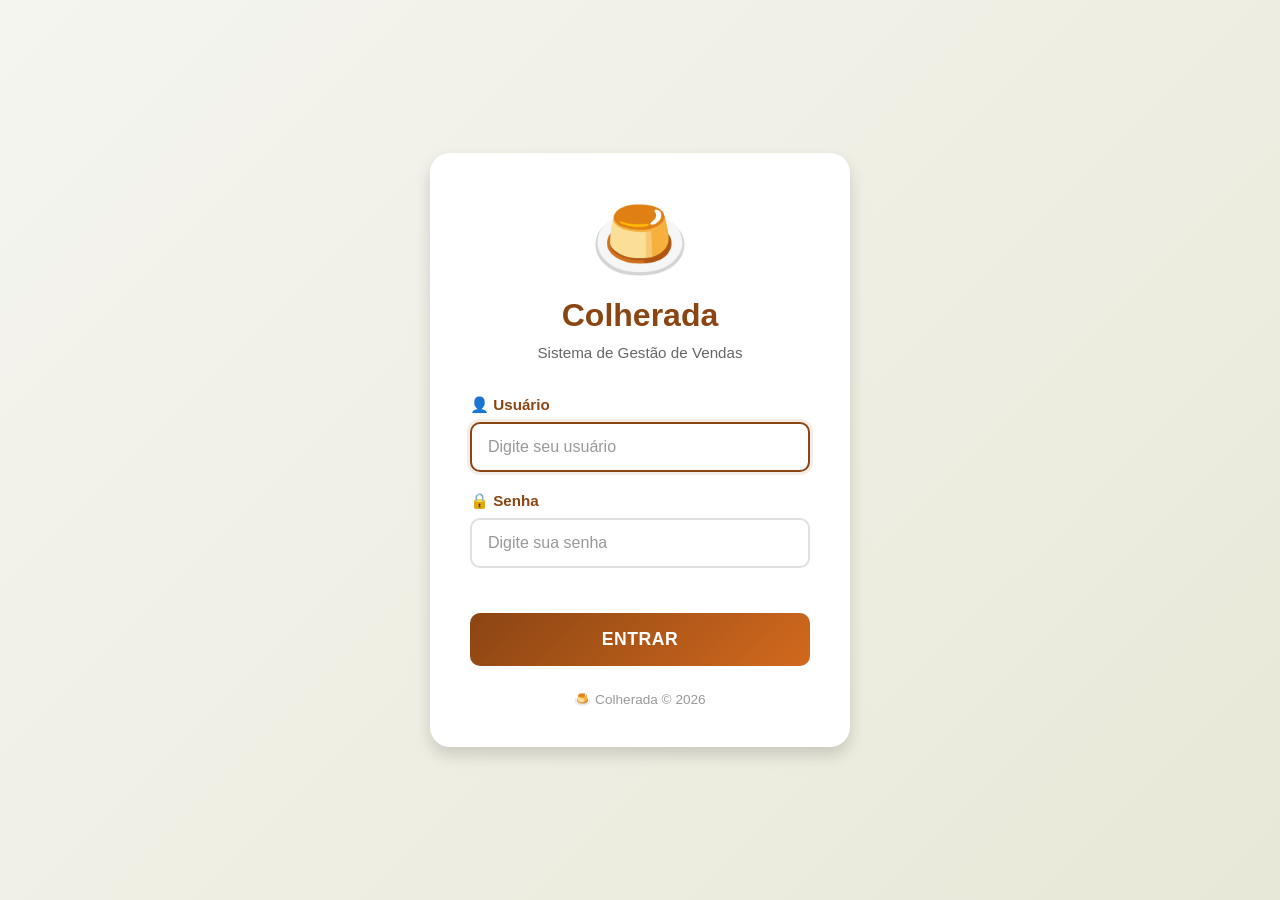
==== commit 6ec89694: "Add files via upload" ====
--- a/index.html
+++ b/index.html
@@ -6,9 +6,8 @@
     <meta http-equiv="Cache-Control" content="no-cache, no-store, must-revalidate">
     <meta http-equiv="Pragma" content="no-cache">
     <meta http-equiv="Expires" content="0">
-    <title>Colherada</title>
+    <title>Login - Colherada</title>
     <style>
-        /* ========== VARIÁVEIS E RESET ========== */
         * {
             margin: 0;
             padding: 0;
@@ -21,497 +20,106 @@
             --cor-dourado: #DAA520;
             --cor-fundo: #F5F5F0;
             --cor-card: #FFFFFF;
-            --cor-pix: #00C853;
-            --cor-dinheiro: #2196F3;
-            --cor-cartao: #9C27B0;
-            --cor-alerta: #FFC107;
-            --cor-texto: #333333;
-            --sombra: 0 4px 6px rgba(0, 0, 0, 0.1);
-            --sombra-hover: 0 6px 12px rgba(0, 0, 0, 0.15);
+            --sombra: 0 8px 16px rgba(0, 0, 0, 0.15);
         }
 
         body {
-            font-family: 'Segoe UI', Tahoma, Geneva, Verdana, sans-serif;
+            font-family: 'Segoe UI', -apple-system, BlinkMacSystemFont, Roboto, 'Helvetica Neue', Arial, sans-serif;
             background: linear-gradient(135deg, var(--cor-fundo) 0%, #E8E8D8 100%);
-            color: var(--cor-texto);
-            padding: 20px;
             min-height: 100vh;
-        }
-
-        /* ========== CABEÇALHO ========== */
-        header {
-            text-align: center;
-            margin-bottom: 30px;
-            padding: 20px;
-            background: linear-gradient(135deg, var(--cor-principal) 0%, var(--cor-secundaria) 100%);
-            border-radius: 15px;
-            box-shadow: var(--sombra);
-            color: white;
-        }
-
-        header h1 {
-            font-size: 2rem;
-            margin-bottom: 5px;
-            text-shadow: 2px 2px 4px rgba(0, 0, 0, 0.3);
-        }
-
-        header p {
-            font-size: 0.95rem;
-            opacity: 0.95;
-        }
-
-        /* ========== CONTAINER PRINCIPAL ========== */
-        .container {
-            max-width: 1400px;
-            margin: 0 auto;
-        }
-
-        /* ========== DASHBOARD DE RESUMO ========== */
-        .dashboard {
-            display: grid;
-            grid-template-columns: repeat(auto-fit, minmax(280px, 1fr));
-            gap: 20px;
-            margin-bottom: 30px;
-        }
-
-        .card {
-            background: var(--cor-card);
-            border-radius: 12px;
-            padding: 25px;
-            box-shadow: var(--sombra);
-            transition: transform 0.3s ease, box-shadow 0.3s ease;
-            border-left: 5px solid var(--cor-dourado);
-        }
-
-        .card:hover {
-            transform: translateY(-5px);
-            box-shadow: var(--sombra-hover);
-        }
-
-        .card.alerta {
-            background: #FFF9C4;
-            border-left-color: var(--cor-alerta);
-            animation: pulse 2s infinite;
-        }
-
-        @keyframes pulse {
-            0%, 100% { transform: scale(1); }
-            50% { transform: scale(1.02); }
-        }
-
-        .card-titulo {
-            font-size: 0.9rem;
-            text-transform: uppercase;
-            color: #666;
-            margin-bottom: 10px;
-            font-weight: 600;
-            letter-spacing: 0.5px;
-        }
-
-        .card-valor {
-            font-size: 2.5rem;
-            font-weight: bold;
-            color: var(--cor-principal);
-            margin-bottom: 5px;
-        }
-
-        .card-alerta {
-            color: #F57C00;
-            font-size: 0.9rem;
-            font-weight: 600;
-            margin-top: 10px;
-            display: none;
-        }
-
-        .card.alerta .card-alerta {
-            display: block;
-        }
-
-        /* ========== SEÇÕES ========== */
-        .secao {
-            background: var(--cor-card);
-            border-radius: 12px;
-            padding: 25px;
-            margin-bottom: 25px;
-            box-shadow: var(--sombra);
-        }
-
-        .secao-titulo {
-            font-size: 1.3rem;
-            color: var(--cor-principal);
-            margin-bottom: 20px;
-            padding-bottom: 10px;
-            border-bottom: 2px solid var(--cor-dourado);
-            font-weight: 600;
-        }
-
-        /* ========== SEÇÃO DE VENDAS ========== */
-        .venda-controls {
-            display: flex;
-            flex-direction: column;
-            gap: 20px;
-        }
-
-        .quantidade-group {
             display: flex;
             align-items: center;
-            gap: 15px;
-            flex-wrap: wrap;
-        }
-
-        .quantidade-group label {
-            font-size: 1.1rem;
+            justify-content: center;
+            padding: 20px;
+        }
+
+        .login-container {
+            width: 100%;
+            max-width: 420px;
+        }
+
+        .login-card {
+            background: var(--cor-card);
+            border-radius: 20px;
+            padding: 40px;
+            box-shadow: var(--sombra);
+            text-align: center;
+        }
+
+        .logo {
+            font-size: 5rem;
+            margin-bottom: 10px;
+        }
+
+        h1 {
+            color: var(--cor-principal);
+            font-size: 2rem;
+            margin-bottom: 10px;
+            font-weight: 700;
+        }
+
+        .subtitle {
+            color: #666;
+            font-size: 0.95rem;
+            margin-bottom: 35px;
+        }
+
+        .form-group {
+            margin-bottom: 20px;
+            text-align: left;
+        }
+
+        .form-group label {
+            display: block;
+            margin-bottom: 8px;
+            color: var(--cor-principal);
             font-weight: 600;
-            color: var(--cor-texto);
-        }
-
-        .quantidade-input {
-            width: 120px;
-            padding: 12px;
-            font-size: 1.2rem;
-            border: 2px solid var(--cor-secundaria);
-            border-radius: 8px;
-            text-align: center;
-            font-weight: bold;
-            transition: border-color 0.3s ease;
-        }
-
-        .quantidade-input:focus {
-            outline: none;
-            border-color: var(--cor-principal);
-        }
-
-        .botoes-pagamento {
-            display: grid;
-            grid-template-columns: repeat(auto-fit, minmax(200px, 1fr));
-            gap: 15px;
-        }
-
-        .btn {
-            padding: 18px 25px;
-            font-size: 1.1rem;
-            font-weight: bold;
-            border: none;
+            font-size: 0.95rem;
+        }
+
+        .form-input {
+            width: 100%;
+            padding: 14px 16px;
+            font-size: 1rem;
+            border: 2px solid #E0E0E0;
             border-radius: 10px;
-            cursor: pointer;
             transition: all 0.3s ease;
-            box-shadow: var(--sombra);
-            color: white;
-            text-transform: uppercase;
-            letter-spacing: 0.5px;
-        }
-
-        .btn:hover:not(:disabled) {
-            transform: translateY(-3px);
-            box-shadow: var(--sombra-hover);
-        }
-
-        .btn:active:not(:disabled) {
-            transform: translateY(0);
-        }
-
-        .btn:disabled {
-            opacity: 0.5;
-            cursor: not-allowed;
-        }
-
-        .btn-pix {
-            background: linear-gradient(135deg, var(--cor-pix) 0%, #00A344 100%);
-        }
-
-        .btn-dinheiro {
-            background: linear-gradient(135deg, var(--cor-dinheiro) 0%, #1976D2 100%);
-        }
-
-        .btn-cartao {
-            background: linear-gradient(135deg, var(--cor-cartao) 0%, #7B1FA2 100%);
-        }
-
-        .btn-abastecer {
-            background: linear-gradient(135deg, var(--cor-dourado) 0%, #B8860B 100%);
-        }
-
-        .btn-fechar {
-            background: linear-gradient(135deg, var(--cor-principal) 0%, var(--cor-secundaria) 100%);
-            font-size: 1.2rem;
-            padding: 20px;
-        }
-
-        .btn-encomenda {
-            background: linear-gradient(135deg, #FF6B6B 0%, #E63946 100%);
-        }
-
-        /* ========== SEÇÃO DE ENCOMENDAS ========== */
-        .encomenda-controls {
-            display: grid;
-            grid-template-columns: repeat(auto-fit, minmax(200px, 1fr));
-            gap: 15px;
-            align-items: end;
-        }
-
-        .form-group {
-            display: flex;
-            flex-direction: column;
-            gap: 8px;
-        }
-
-        .form-group label {
-            font-weight: 600;
-            color: var(--cor-texto);
-            font-size: 0.95rem;
-        }
-
-        .form-input {
-            padding: 12px;
-            font-size: 1rem;
-            border: 2px solid var(--cor-secundaria);
-            border-radius: 8px;
-            transition: border-color 0.3s ease;
+            font-family: inherit;
         }
 
         .form-input:focus {
             outline: none;
             border-color: var(--cor-principal);
-        }
-
-        .encomendas-lista {
-            margin-top: 25px;
-        }
-
-        .encomenda-item {
-            background: #FFF5F5;
-            border-left: 4px solid #E63946;
-            padding: 15px;
-            margin-bottom: 12px;
-            border-radius: 8px;
-            display: flex;
-            justify-content: space-between;
-            align-items: center;
-            transition: all 0.3s ease;
-        }
-
-        .encomenda-item:hover {
-            box-shadow: var(--sombra);
-            transform: translateX(5px);
-        }
-
-        .encomenda-info {
-            flex: 1;
-        }
-
-        .encomenda-data {
-            font-weight: bold;
-            color: #E63946;
-            font-size: 1.1rem;
-            margin-bottom: 5px;
-        }
-
-        .encomenda-detalhes {
-            color: #666;
-            font-size: 0.95rem;
-        }
-
-        .encomenda-acoes {
-            display: flex;
-            gap: 10px;
-        }
-
-        .btn-concluir {
-            padding: 8px 15px;
-            background: #00C853;
-            color: white;
-            border: none;
-            border-radius: 6px;
-            cursor: pointer;
-            font-weight: 600;
-            transition: all 0.3s ease;
-            font-size: 0.9rem;
-        }
-
-        .btn-concluir:hover {
-            background: #00A344;
-            transform: scale(1.05);
-        }
-
-        .btn-remover {
-            padding: 8px 15px;
-            background: #F44336;
-            color: white;
-            border: none;
-            border-radius: 6px;
-            cursor: pointer;
-            font-weight: 600;
-            transition: all 0.3s ease;
-            font-size: 0.9rem;
-        }
-
-        .btn-remover:hover {
-            background: #D32F2F;
-            transform: scale(1.05);
-        }
-
-        .encomendas-vazio {
-            text-align: center;
+            box-shadow: 0 0 0 3px rgba(139, 69, 19, 0.1);
+        }
+
+        .form-input::placeholder {
             color: #999;
-            padding: 30px;
-            font-style: italic;
-        }
-
-        /* ========== SEÇÃO DE ESTOQUE ========== */
-        .estoque-controls {
-            display: flex;
-            align-items: center;
-            gap: 15px;
-            flex-wrap: wrap;
-        }
-
-        /* ========== HISTÓRICO ========== */
-        .historico-wrapper {
-            overflow-x: auto;
-        }
-
-        .historico-tabela {
-            width: 100%;
-            border-collapse: collapse;
-            margin-bottom: 20px;
-        }
-
-        .historico-tabela thead {
-            background: linear-gradient(135deg, var(--cor-principal) 0%, var(--cor-secundaria) 100%);
-            color: white;
-        }
-
-        .historico-tabela th,
-        .historico-tabela td {
-            padding: 12px;
-            text-align: left;
-            border-bottom: 1px solid #E0E0E0;
-        }
-
-        .historico-tabela th {
-            font-weight: 600;
-            text-transform: uppercase;
-            font-size: 0.85rem;
-            letter-spacing: 0.5px;
-        }
-
-        .historico-tabela tbody tr:hover {
-            background: #F5F5F5;
-        }
-
-        .historico-tabela td {
-            font-size: 0.95rem;
-        }
-
-        .badge {
-            padding: 5px 10px;
-            border-radius: 5px;
-            font-size: 0.85rem;
-            font-weight: 600;
-            display: inline-block;
-            color: white;
-        }
-
-        .badge-pix { background: var(--cor-pix); }
-        .badge-dinheiro { background: var(--cor-dinheiro); }
-        .badge-cartao { background: var(--cor-cartao); }
-        .badge-encomenda { background: #E63946; }
-
-        /* ========== TELA DE LOGIN ========== */
-        #tela-login {
-            position: fixed;
-            top: 0;
-            left: 0;
-            width: 100%;
-            height: 100%;
-            background: linear-gradient(135deg, var(--cor-principal) 0%, var(--cor-secundaria) 100%);
-            display: flex;
-            align-items: center;
-            justify-content: center;
-            z-index: 9999;
-        }
-
-        #tela-login.hidden {
-            display: none;
-        }
-
-        .login-card {
-            background: white;
-            padding: 40px;
-            border-radius: 20px;
-            box-shadow: 0 20px 60px rgba(0, 0, 0, 0.3);
-            max-width: 400px;
-            width: 90%;
-            animation: slideUp 0.5s ease;
-        }
-
-        @keyframes slideUp {
-            from {
-                opacity: 0;
-                transform: translateY(50px);
-            }
-            to {
-                opacity: 1;
-                transform: translateY(0);
-            }
-        }
-
-        .login-card h2 {
-            color: var(--cor-principal);
-            text-align: center;
-            margin-bottom: 10px;
-            font-size: 2rem;
-        }
-
-        .login-card p {
-            text-align: center;
-            color: #666;
-            margin-bottom: 30px;
-            font-size: 0.95rem;
-        }
-
-        .form-group-login {
-            margin-bottom: 20px;
-        }
-
-        .form-group-login label {
-            display: block;
-            margin-bottom: 8px;
-            color: var(--cor-texto);
-            font-weight: 600;
-        }
-
-        .form-group-login input {
-            width: 100%;
-            padding: 12px 15px;
-            border: 2px solid #E0E0E0;
-            border-radius: 10px;
-            font-size: 1rem;
-            transition: border-color 0.3s ease;
-        }
-
-        .form-group-login input:focus {
-            outline: none;
-            border-color: var(--cor-principal);
         }
 
         .btn-login {
             width: 100%;
-            padding: 15px;
+            padding: 16px;
+            margin-top: 25px;
             background: linear-gradient(135deg, var(--cor-principal) 0%, var(--cor-secundaria) 100%);
             color: white;
             border: none;
             border-radius: 10px;
             font-size: 1.1rem;
-            font-weight: bold;
+            font-weight: 700;
             cursor: pointer;
-            transition: transform 0.3s ease, box-shadow 0.3s ease;
-            margin-top: 10px;
+            transition: all 0.3s ease;
+            text-transform: uppercase;
+            letter-spacing: 0.5px;
         }
 
         .btn-login:hover {
             transform: translateY(-2px);
-            box-shadow: 0 8px 15px rgba(0, 0, 0, 0.2);
+            box-shadow: 0 6px 16px rgba(0, 0, 0, 0.2);
+        }
+
+        .btn-login:active {
+            transform: translateY(0);
         }
 
         .btn-login:disabled {
@@ -520,407 +128,143 @@
             transform: none;
         }
 
-        .erro-login {
+        .erro-mensagem {
             background: #FFEBEE;
             color: #C62828;
             padding: 12px;
             border-radius: 8px;
             margin-bottom: 20px;
+            font-size: 0.9rem;
+            border-left: 4px solid #C62828;
+            display: none;
+        }
+
+        .footer {
             text-align: center;
-            font-size: 0.95rem;
-            display: none;
-        }
-
-        .erro-login.show {
-            display: block;
-            animation: shake 0.5s ease;
-        }
-
-        @keyframes shake {
-            0%, 100% { transform: translateX(0); }
-            25% { transform: translateX(-10px); }
-            75% { transform: translateX(10px); }
-        }
-
-        /* Botão de logout no header */
-        .btn-logout {
-            position: absolute;
-            top: 20px;
-            right: 20px;
-            padding: 10px 20px;
-            background: rgba(255, 255, 255, 0.2);
-            color: white;
-            border: 2px solid white;
-            border-radius: 8px;
-            cursor: pointer;
-            font-weight: 600;
-            transition: all 0.3s ease;
-            font-size: 0.9rem;
-        }
-
-        .btn-logout:hover {
-            background: white;
-            color: var(--cor-principal);
-        }
-
-        .usuario-info {
-            position: absolute;
-            top: 25px;
-            left: 20px;
-            color: white;
-            font-size: 0.9rem;
-            opacity: 0.9;
-        }
-
-        #app-content {
-            display: none;
-        }
-
-        #app-content.show {
-            display: block;
-        }
-
-        /* ========== ALERTA FLUTUANTE ========== */
-        .alerta-flutuante {
-            position: fixed;
-            top: 20px;
-            right: 20px;
-            background: #F44336;
-            color: white;
-            padding: 20px 25px;
-            border-radius: 10px;
-            box-shadow: 0 8px 16px rgba(0, 0, 0, 0.3);
-            z-index: 1000;
-            animation: slideIn 0.3s ease;
-            max-width: 300px;
-            font-weight: 600;
-        }
-
-        @keyframes slideIn {
+            margin-top: 25px;
+            color: #999;
+            font-size: 0.85rem;
+        }
+
+        /* Animações */
+        @keyframes fadeIn {
             from {
-                transform: translateX(400px);
                 opacity: 0;
+                transform: translateY(20px);
             }
             to {
-                transform: translateX(0);
                 opacity: 1;
-            }
-        }
-
-        /* ========== MODAL DE RELATÓRIO ========== */
-        .modal {
-            display: none;
-            position: fixed;
-            z-index: 2000;
-            left: 0;
-            top: 0;
-            width: 100%;
-            height: 100%;
-            background: rgba(0, 0, 0, 0.6);
-            animation: fadeIn 0.3s ease;
-        }
-
-        @keyframes fadeIn {
-            from { opacity: 0; }
-            to { opacity: 1; }
-        }
-
-        .modal-content {
-            background: white;
-            margin: 5% auto;
-            padding: 30px;
-            border-radius: 15px;
-            max-width: 600px;
-            box-shadow: 0 10px 30px rgba(0, 0, 0, 0.3);
-            animation: slideDown 0.3s ease;
-        }
-
-        @keyframes slideDown {
-            from {
-                transform: translateY(-100px);
-                opacity: 0;
-            }
-            to {
                 transform: translateY(0);
-                opacity: 1;
-            }
-        }
-
-        .modal-header {
-            border-bottom: 2px solid var(--cor-dourado);
-            padding-bottom: 15px;
-            margin-bottom: 20px;
-        }
-
-        .modal-header h2 {
-            color: var(--cor-principal);
-            font-size: 1.8rem;
-        }
-
-        .modal-body {
-            line-height: 1.8;
-            font-size: 1.1rem;
-        }
-
-        .modal-body strong {
-            color: var(--cor-principal);
-        }
-
-        .modal-footer {
-            margin-top: 25px;
-            text-align: center;
-        }
-
-        .btn-fechar-modal {
-            background: var(--cor-principal);
-            color: white;
-            padding: 12px 30px;
-            border: none;
-            border-radius: 8px;
-            cursor: pointer;
-            font-size: 1rem;
-            font-weight: 600;
-            transition: background 0.3s ease;
-        }
-
-        .btn-fechar-modal:hover {
-            background: var(--cor-secundaria);
-        }
-
-        /* ========== RESPONSIVIDADE ========== */
-        @media (max-width: 768px) {
-            header h1 {
-                font-size: 1.5rem;
-            }
-
-            .card-valor {
-                font-size: 2rem;
-            }
-
-            .secao-titulo {
-                font-size: 1.1rem;
-            }
-
-            .btn {
-                font-size: 1rem;
-                padding: 15px 20px;
-            }
-
-            .botoes-pagamento {
-                grid-template-columns: 1fr;
+            }
+        }
+
+        .login-card {
+            animation: fadeIn 0.5s ease;
+        }
+
+        /* Loading Spinner */
+        .spinner {
+            display: inline-block;
+            width: 18px;
+            height: 18px;
+            border: 3px solid rgba(255, 255, 255, 0.3);
+            border-radius: 50%;
+            border-top-color: white;
+            animation: spin 0.8s linear infinite;
+        }
+
+        @keyframes spin {
+            to { transform: rotate(360deg); }
+        }
+
+        .btn-login.loading {
+            pointer-events: none;
+        }
+
+        /* Responsivo */
+        @media (max-width: 480px) {
+            .login-card {
+                padding: 30px 25px;
+            }
+
+            h1 {
+                font-size: 1.6rem;
+            }
+
+            .logo {
+                font-size: 4rem;
             }
         }
     </style>
 </head>
 <body>
-    <!-- ========== TELA DE LOGIN ========== -->
-    <div id="tela-login">
+    <div class="login-container">
         <div class="login-card">
-            <h2>🍮 Colherada</h2>
-            <p>Sistema de Controle de Vendas</p>
-            
-            <div id="erro-login" class="erro-login"></div>
-            
-            <form id="form-login">
-                <div class="form-group-login">
-                    <label for="usuario">Usuário</label>
-                    <input type="text" id="usuario" required autocomplete="username">
+            <div class="logo">🍮</div>
+            <h1>Colherada</h1>
+            <p class="subtitle">Sistema de Gestão de Vendas</p>
+
+            <div class="erro-mensagem" id="erro-mensagem"></div>
+
+            <form id="form-login" onsubmit="fazerLogin(event)">
+                <div class="form-group">
+                    <label for="usuario">👤 Usuário</label>
+                    <input type="text" 
+                           id="usuario" 
+                           class="form-input" 
+                           placeholder="Digite seu usuário"
+                           autocomplete="username"
+                           required>
                 </div>
-                
-                <div class="form-group-login">
-                    <label for="senha">Senha</label>
-                    <input type="password" id="senha" required autocomplete="current-password">
+
+                <div class="form-group">
+                    <label for="senha">🔒 Senha</label>
+                    <input type="password" 
+                           id="senha" 
+                           class="form-input" 
+                           placeholder="Digite sua senha"
+                           autocomplete="current-password"
+                           required>
                 </div>
-                
-                <button type="button" class="btn-login" id="btn-entrar" onclick="fazerLogin()">
-                    🔓 Entrar
+
+                <button type="submit" class="btn-login" id="btn-login">
+                    Entrar
                 </button>
             </form>
-        </div>
-    </div>
-
-    <!-- ========== CONTEÚDO PRINCIPAL ========== -->
-    <div id="app-content">
-    <!-- ========== CABEÇALHO ========== -->
-    <header>
-        <span class="usuario-info" id="usuario-info"></span>
-        <h1>🍮 Colherada</h1>
-        <p>Sistema de Controle de Vendas | Pudim perfeito no Vidro 150ml</p>
-        <button class="btn-logout" onclick="fazerLogout()">🚪 Sair</button>
-    </header>
-
-    <!-- ========== CONTAINER PRINCIPAL ========== -->
-    <div class="container">
-        
-        <!-- ========== DASHBOARD DE RESUMO ========== -->
-        <div class="dashboard">
-            <div class="card" id="card-estoque">
-                <div class="card-titulo">📦 Estoque Atual</div>
-                <div class="card-valor" id="estoque-valor">25</div>
-                <div class="card-alerta">⚠️ Estoque Crítico!</div>
-            </div>
-
-            <div class="card">
-                <div class="card-titulo">💰 Faturamento Bruto</div>
-                <div class="card-valor" id="faturamento-valor">R$ 0,00</div>
-            </div>
-
-            <div class="card">
-                <div class="card-titulo">📈 Lucro Líquido</div>
-                <div class="card-valor" id="lucro-valor">R$ 0,00</div>
-            </div>
-        </div>
-
-        <!-- ========== SEÇÃO DE VENDAS ========== -->
-        <section class="secao">
-            <h2 class="secao-titulo">💳 Registrar Venda</h2>
-            <div class="venda-controls">
-                <div class="quantidade-group">
-                    <label for="quantidade-venda">Quantidade:</label>
-                    <input type="number" id="quantidade-venda" class="quantidade-input" value="1" min="1">
-                </div>
-
-                <div class="botoes-pagamento">
-                    <button class="btn btn-pix" onclick="registrarVenda('PIX')">
-                        ⚡ Registrar via PIX
-                    </button>
-                    <button class="btn btn-dinheiro" onclick="registrarVenda('DINHEIRO')">
-                        💵 Registrar via DINHEIRO
-                    </button>
-                    <button class="btn btn-cartao" onclick="registrarVenda('CARTÃO')">
-                        💳 Registrar via CARTÃO
-                    </button>
-                </div>
-            </div>
-        </section>
-
-        <!-- ========== SEÇÃO DE GERENCIAMENTO DE ESTOQUE ========== -->
-        <section class="secao">
-            <h2 class="secao-titulo">📦 Gerenciar Estoque</h2>
-            <div class="estoque-controls">
-                <label for="quantidade-abastecer">Quantidade a Adicionar:</label>
-                <input type="number" id="quantidade-abastecer" class="quantidade-input" value="10" min="1">
-                <button class="btn btn-abastecer" onclick="abastecerEstoque()">
-                    ➕ Abastecer Estoque
-                </button>
-            </div>
-        </section>
-
-        <!-- ========== SEÇÃO DE ENCOMENDAS ========== -->
-        <section class="secao">
-            <h2 class="secao-titulo">📝 Registrar Encomenda</h2>
-            <div class="encomenda-controls">
-                <div class="form-group">
-                    <label for="data-encomenda">Data da Encomenda:</label>
-                    <input type="date" id="data-encomenda" class="form-input">
-                </div>
-                <div class="form-group">
-                    <label for="quantidade-encomenda">Quantidade:</label>
-                    <input type="number" id="quantidade-encomenda" class="form-input" value="1" min="1">
-                </div>
-                <div class="form-group">
-                    <label for="cliente-encomenda">Nome do Cliente:</label>
-                    <input type="text" id="cliente-encomenda" class="form-input" placeholder="Digite o nome">
-                </div>
-                <div class="form-group">
-                    <button class="btn btn-encomenda" onclick="registrarEncomenda()">
-                        📝 Registrar Encomenda
-                    </button>
-                </div>
-            </div>
-
-            <div class="encomendas-lista">
-                <h3 style="color: var(--cor-principal); margin-bottom: 15px; font-size: 1.1rem;">📋 Encomendas Pendentes</h3>
-                <div id="lista-encomendas">
-                    <div class="encomendas-vazio">
-                        Nenhuma encomenda registrada ainda
-                    </div>
-                </div>
-            </div>
-        </section>
-
-        <!-- ========== HISTÓRICO DE VENDAS ========== -->
-        <section class="secao">
-            <h2 class="secao-titulo">📋 Histórico de Vendas do Dia</h2>
-            <div class="historico-wrapper">
-                <table class="historico-tabela">
-                    <thead>
-                        <tr>
-                            <th>Hora</th>
-                            <th>Quantidade</th>
-                            <th>Total</th>
-                            <th>Pagamento</th>
-                        </tr>
-                    </thead>
-                    <tbody id="historico-tbody">
-                        <tr>
-                            <td colspan="4" style="text-align: center; color: #999;">
-                                Nenhuma venda registrada ainda
-                            </td>
-                        </tr>
-                    </tbody>
-                </table>
-            </div>
-
-            <button class="btn btn-fechar" onclick="fecharDia()">
-                📊 Fechar Dia
-            </button>
-        </section>
-
-    </div>
-
-    <!-- ========== MODAL DE RELATÓRIO ========== -->
-    <div id="modal-relatorio" class="modal">
-        <div class="modal-content">
-            <div class="modal-header">
-                <h2>📊 Relatório do Dia</h2>
-            </div>
-            <div class="modal-body" id="modal-body">
-                <!-- Conteúdo será preenchido dinamicamente -->
-            </div>
-            <div class="modal-footer">
-                <button class="btn-fechar-modal" onclick="fecharModal()">Fechar</button>
+
+            <div class="footer">
+                <p>🍮 Colherada © 2026</p>
             </div>
         </div>
     </div>
 
-    </div>
-    <!-- FIM DO APP-CONTENT -->
-
-    <!-- ========== JAVASCRIPT ========== -->
     <script>
-        'use strict';
-        // Versão: 2.0 - Sistema de Login Corrigido
-        console.log('📌 Versão do Script: 2.0');
-        
-        // ========== CONSTANTES ==========
-        const API_URL = window.location.origin;  // URL base da API (funciona local ou nuvem)
-        const PRECO_VENDA = 16.00;      // Preço de venda por unidade
-        const CUSTO_TOTAL = 7.00;       // Custo total por unidade
-        const LUCRO_UNITARIO = PRECO_VENDA - CUSTO_TOTAL;  // R$ 9,00 por unidade
-        const ESTOQUE_CRITICO = 5;      // Limite para alerta de estoque crítico
-
-        // ========== AUTENTICAÇÃO ==========
-        let usuarioLogado = null;
-        
-        // Função de login disponível globalmente
-        window.fazerLogin = async function() {
-            const usuario = document.getElementById('usuario').value;
+        // Verificar se já está logado
+        if (sessionStorage.getItem('auth_token')) {
+            window.location.href = 'dashboard.html';
+        }
+
+        // Fazer login
+        async function fazerLogin(event) {
+            event.preventDefault();
+            
+            const usuario = document.getElementById('usuario').value.trim();
             const senha = document.getElementById('senha').value;
-            const btnEntrar = document.getElementById('btn-entrar');
-            const erroDiv = document.getElementById('erro-login');
+            const btnLogin = document.getElementById('btn-login');
+            const erroMensagem = document.getElementById('erro-mensagem');
             
-            if (!usuario || !senha) {
-                erroDiv.textContent = 'Preencha usuário e senha';
-                erroDiv.classList.add('show');
-                return;
-            }
+            // Esconder erro anterior
+            erroMensagem.style.display = 'none';
             
-            btnEntrar.disabled = true;
-            btnEntrar.textContent = '⏳ Entrando...';
-            erroDiv.classList.remove('show');
+            // Desabilitar botão e mostrar loading
+            btnLogin.disabled = true;
+            btnLogin.innerHTML = '<span class="spinner"></span> Entrando...';
             
             try {
+                const API_URL = window.location.hostname === 'localhost' || window.location.hostname === '127.0.0.1'
+                    ? 'http://localhost:5000'
+                    : '';
+                
                 const response = await fetch(`${API_URL}/api/login`, {
                     method: 'POST',
                     headers: {
@@ -930,655 +274,48 @@
                     body: JSON.stringify({ usuario, senha })
                 });
                 
-                const dados = await response.json();
+                const resultado = await response.json();
                 
-                if (dados.success) {
-                    usuarioLogado = usuario;
-                    document.getElementById('usuario-info').textContent = `👤 ${dados.nome || usuario}`;
-                    mostrarApp();
-                    await carregarDadosServidor();
+                if (resultado.success) {
+                    // Salvar token e redirecionar
+                    sessionStorage.setItem('auth_token', resultado.token || 'authenticated');
+                    sessionStorage.setItem('usuario', usuario);
+                    sessionStorage.setItem('nome_usuario', resultado.nome || usuario);
                     
-                    // Limpar formulário
-                    document.getElementById('usuario').value = '';
-                    document.getElementById('senha').value = '';
+                    // Animação de sucesso
+                    btnLogin.innerHTML = '✅ Sucesso!';
+                    btnLogin.style.background = '#4CAF50';
+                    
+                    setTimeout(() => {
+                        window.location.href = 'dashboard.html';
+                    }, 500);
                 } else {
-                    erroDiv.textContent = dados.message || 'Erro ao fazer login';
-                    erroDiv.classList.add('show');
+                    mostrarErro(resultado.message || 'Usuário ou senha incorretos');
+                    resetarBotao();
                 }
             } catch (error) {
-                erroDiv.textContent = 'Erro de conexão com o servidor';
-                erroDiv.classList.add('show');
-            } finally {
-                btnEntrar.disabled = false;
-                btnEntrar.textContent = '🔓 Entrar';
-            }
-        };
-
-        async function verificarSessao() {
-            try {
-                const response = await fetch(`${API_URL}/api/verificar-sessao`, {
-                    credentials: 'include'
-                });
-                
-                if (response.ok) {
-                    const dados = await response.json();
-                    if (dados.autenticado) {
-                        usuarioLogado = dados.usuario;
-                        document.getElementById('usuario-info').textContent = `👤 ${dados.nome || dados.usuario}`;
-                        mostrarApp();
-                        await carregarDadosServidor();
-                        return true;
-                    }
-                }
-            } catch (error) {
-                console.log('Sessão não encontrada');
-            }
-            
-            mostrarLogin();
-            return false;
-        }
-
-        window.fazerLogout = async function() {
-            if (confirm('Deseja realmente sair?')) {
-                try {
-                    await fetch(`${API_URL}/api/logout`, {
-                        method: 'POST',
-                        credentials: 'include'
-                    });
-                } catch (error) {
-                    console.log('Erro ao fazer logout');
-                }
-                
-                usuarioLogado = null;
-                mostrarLogin();
-            }
-        };
-
-        function mostrarLogin() {
-            document.getElementById('tela-login').classList.remove('hidden');
-            document.getElementById('app-content').classList.remove('show');
-        }
-
-        function mostrarApp() {
-            document.getElementById('tela-login').classList.add('hidden');
-            document.getElementById('app-content').classList.add('show');
-        }
-
-        // ========== ESTADO DA APLICAÇÃO ==========
-        let estoque = 25;               // Estoque inicial
-        let faturamentoBruto = 0;       // Faturamento total do dia
-        let lucroLiquido = 0;           // Lucro total do dia
-        let vendas = [];                // Array para armazenar histórico de vendas
-        let encomendas = [];            // Array para armazenar encomendas
-
-        // ========== INICIALIZAÇÃO ==========
-        document.addEventListener('DOMContentLoaded', async function() {
-            definirDataAtual();
-            
-            // Verificar se há sessão ativa
-            const sessaoAtiva = await verificarSessao();
-            
-            if (sessaoAtiva) {
-                atualizarInterface();
-                // Sincronizar a cada 5 segundos
-                setInterval(sincronizarComServidor, 5000);
-            }
-        });
-
-        // ========== FUNÇÃO: DEFINIR DATA ATUAL ==========
-        function definirDataAtual() {
-            const hoje = new Date().toISOString().split('T')[0];
-            document.getElementById('data-encomenda').value = hoje;
-        }
-
-        // ========== FUNÇÃO: REGISTRAR VENDA ==========
-        function registrarVenda(formaPagamento) {
-            const quantidadeInput = document.getElementById('quantidade-venda');
-            const quantidade = parseInt(quantidadeInput.value);
-
-            // Validação: verificar se a quantidade é válida
-            if (isNaN(quantidade) || quantidade <= 0) {
-                mostrarAlerta('Por favor, insira uma quantidade válida!');
-                return;
-            }
-
-            // Validação: verificar se há estoque suficiente
-            if (quantidade > estoque) {
-                mostrarAlerta('❌ Saldo insuficiente! Estoque atual: ' + estoque + ' unidades');
-                return;
-            }
-
-            // Calcular valores da venda
-            const totalVenda = quantidade * PRECO_VENDA;
-            const lucroVenda = quantidade * LUCRO_UNITARIO;
-
-            // Atualizar estado da aplicação
-            estoque -= quantidade;
-            faturamentoBruto += totalVenda;
-            lucroLiquido += lucroVenda;
-
-            // Registrar venda no histórico
-            const venda = {
-                hora: obterHoraAtual(),
-                quantidade: quantidade,
-                total: totalVenda,
-                formaPagamento: formaPagamento
-            };
-            vendas.push(venda);
-
-            // Atualizar interface
-            atualizarInterface();
-            adicionarLinhaHistorico(venda);
-
-            // Salvar dados no localStorage
-            salvarDados();
-
-            // Resetar campo de quantidade
-            quantidadeInput.value = 1;
-
-            // Feedback visual (pode adicionar uma animação de sucesso aqui)
-            console.log('✅ Venda registrada com sucesso!');
-        }
-
-        // ========== FUNÇÃO: ABASTECER ESTOQUE ==========
-        function abastecerEstoque() {
-            const quantidadeInput = document.getElementById('quantidade-abastecer');
-            const quantidade = parseInt(quantidadeInput.value);
-
-            // Validação
-            if (isNaN(quantidade) || quantidade <= 0) {
-                mostrarAlerta('Por favor, insira uma quantidade válida para abastecer!');
-                return;
-            }
-
-            // Adicionar ao estoque
-            estoque += quantidade;
-
-            // Atualizar interface
-            atualizarInterface();
-
-            // Salvar dados
-            salvarDados();
-
-            // Resetar campo
-            quantidadeInput.value = 10;
-
-            console.log('✅ Estoque abastecido com ' + quantidade + ' unidades!');
-        }
-
-        // ========== FUNÇÃO: REGISTRAR ENCOMENDA ==========
-        function registrarEncomenda() {
-            const dataInput = document.getElementById('data-encomenda');
-            const quantidadeInput = document.getElementById('quantidade-encomenda');
-            const clienteInput = document.getElementById('cliente-encomenda');
-
-            const data = dataInput.value;
-            const quantidade = parseInt(quantidadeInput.value);
-            const cliente = clienteInput.value.trim();
-
-            // Validações
-            if (!data) {
-                mostrarAlerta('Por favor, selecione a data da encomenda!');
-                return;
-            }
-
-            if (isNaN(quantidade) || quantidade <= 0) {
-                mostrarAlerta('Por favor, insira uma quantidade válida!');
-                return;
-            }
-
-            if (!cliente) {
-                mostrarAlerta('Por favor, informe o nome do cliente!');
-                return;
-            }
-
-            // Criar objeto de encomenda
-            const encomenda = {
-                id: Date.now(), // ID único baseado em timestamp
-                data: data,
-                quantidade: quantidade,
-                cliente: cliente,
-                dataCriacao: new Date().toLocaleString('pt-BR')
-            };
-
-            // Adicionar à lista
-            encomendas.push(encomenda);
-
-            // Atualizar interface
-            atualizarListaEncomendas();
-
-            // Salvar dados
-            salvarDados();
-
-            // Resetar campos
-            quantidadeInput.value = 1;
-            clienteInput.value = '';
-            definirDataAtual();
-
-            console.log('✅ Encomenda registrada com sucesso!');
-        }
-
-        // ========== FUNÇÃO: ATUALIZAR LISTA DE ENCOMENDAS ==========
-        function atualizarListaEncomendas() {
-            const listaDiv = document.getElementById('lista-encomendas');
-
-            // Se não houver encomendas
-            if (encomendas.length === 0) {
-                listaDiv.innerHTML = '<div class="encomendas-vazio">Nenhuma encomenda registrada ainda</div>';
-                return;
-            }
-
-            // Ordenar encomendas por data (mais próximas primeiro)
-            const encomendasOrdenadas = [...encomendas].sort((a, b) => new Date(a.data) - new Date(b.data));
-
-            // Gerar HTML das encomendas
-            listaDiv.innerHTML = encomendasOrdenadas.map(encomenda => {
-                const dataFormatada = new Date(encomenda.data + 'T00:00:00').toLocaleDateString('pt-BR', {
-                    day: '2-digit',
-                    month: '2-digit',
-                    year: 'numeric'
-                });
-
-                return `
-                    <div class="encomenda-item">
-                        <div class="encomenda-info">
-                            <div class="encomenda-data">📅 ${dataFormatada}</div>
-                            <div class="encomenda-detalhes">
-                                <strong>${encomenda.cliente}</strong> • ${encomenda.quantidade} pudim(s)
-                            </div>
-                        </div>
-                        <div class="encomenda-acoes">
-                            <button class="btn-concluir" onclick="concluirEncomenda(${encomenda.id})" title="Marcar como concluída">
-                                ✓ Concluir
-                            </button>
-                            <button class="btn-remover" onclick="removerEncomenda(${encomenda.id})" title="Remover encomenda">
-                                ✕ Remover
-                            </button>
-                        </div>
-                    </div>
-                `;
-            }).join('');
-        }
-
-        // ========== FUNÇÃO: CONCLUIR ENCOMENDA ==========
-        function concluirEncomenda(id) {
-            const encomenda = encomendas.find(e => e.id === id);
-            
-            if (!encomenda) return;
-
-            // Verificar se há estoque suficiente
-            if (encomenda.quantidade > estoque) {
-                if (confirm(`❌ Estoque insuficiente! Estoque atual: ${estoque} unidades.\n\nDeseja continuar mesmo assim e registrar a venda?`)) {
-                    // Continua mesmo sem estoque
-                } else {
-                    return;
-                }
-            }
-
-            // Confirmar conclusão
-            if (confirm(`Concluir encomenda de ${encomenda.cliente}?\n${encomenda.quantidade} pudim(s)\n\nA venda será registrada automaticamente.`)) {
-                // Registrar como venda (assumindo pagamento em dinheiro, pode ser alterado)
-                const totalVenda = encomenda.quantidade * PRECO_VENDA;
-                const lucroVenda = encomenda.quantidade * LUCRO_UNITARIO;
-
-                // Atualizar estado (só se houver estoque)
-                if (encomenda.quantidade <= estoque) {
-                    estoque -= encomenda.quantidade;
-                }
-                
-                faturamentoBruto += totalVenda;
-                lucroLiquido += lucroVenda;
-
-                // Registrar venda no histórico
-                const venda = {
-                    hora: obterHoraAtual(),
-                    quantidade: encomenda.quantidade,
-                    total: totalVenda,
-                    formaPagamento: 'ENCOMENDA'
-                };
-                vendas.push(venda);
-                adicionarLinhaHistorico(venda);
-
-                // Remover encomenda da lista
-                encomendas = encomendas.filter(e => e.id !== id);
-
-                // Atualizar interface
-                atualizarInterface();
-                atualizarListaEncomendas();
-                salvarDados();
-
-                console.log('✅ Encomenda concluída e registrada como venda!');
-            }
-        }
-
-        // ========== FUNÇÃO: REMOVER ENCOMENDA ==========
-        function removerEncomenda(id) {
-            const encomenda = encomendas.find(e => e.id === id);
-            
-            if (!encomenda) return;
-
-            if (confirm(`Remover encomenda de ${encomenda.cliente}?`)) {
-                encomendas = encomendas.filter(e => e.id !== id);
-                atualizarListaEncomendas();
-                salvarDados();
-                console.log('✅ Encomenda removida!');
-            }
-        }
-
-        // ========== FUNÇÃO: ATUALIZAR INTERFACE ==========
-        function atualizarInterface() {
-            // Atualizar card de estoque
-            const estoqueValor = document.getElementById('estoque-valor');
-            const cardEstoque = document.getElementById('card-estoque');
-            estoqueValor.textContent = estoque;
-
-            // Aplicar alerta de estoque crítico
-            if (estoque < ESTOQUE_CRITICO) {
-                cardEstoque.classList.add('alerta');
-            } else {
-                cardEstoque.classList.remove('alerta');
-            }
-
-            // Atualizar faturamento
-            document.getElementById('faturamento-valor').textContent = formatarMoeda(faturamentoBruto);
-
-            // Atualizar lucro
-            document.getElementById('lucro-valor').textContent = formatarMoeda(lucroLiquido);
-
-            // Atualizar estado dos botões de venda
-            atualizarBotoesVenda();
-        }
-
-        // ========== FUNÇÃO: ATUALIZAR BOTÕES DE VENDA ==========
-        function atualizarBotoesVenda() {
-            const quantidade = parseInt(document.getElementById('quantidade-venda').value) || 0;
-            const botoes = document.querySelectorAll('.btn-pix, .btn-dinheiro, .btn-cartao');
-
-            botoes.forEach(botao => {
-                // Desabilitar se quantidade for maior que estoque ou inválida
-                if (quantidade > estoque || quantidade <= 0) {
-                    botao.disabled = true;
-                } else {
-                    botao.disabled = false;
-                }
-            });
-        }
-
-        // Adicionar evento para atualizar botões quando quantidade mudar
-        document.addEventListener('DOMContentLoaded', function() {
-            const quantidadeVenda = document.getElementById('quantidade-venda');
-            if (quantidadeVenda) {
-                quantidadeVenda.addEventListener('input', atualizarBotoesVenda);
-            }
-        });
-
-        // ========== FUNÇÃO: ADICIONAR LINHA NO HISTÓRICO ==========
-        function adicionarLinhaHistorico(venda) {
-            const tbody = document.getElementById('historico-tbody');
-
-            // Remover mensagem de "nenhuma venda"
-            if (vendas.length === 1) {
-                tbody.innerHTML = '';
-            }
-
-            // Criar nova linha
-            const tr = document.createElement('tr');
-            tr.innerHTML = `
-                <td>${venda.hora}</td>
-                <td>${venda.quantidade} un.</td>
-                <td>${formatarMoeda(venda.total)}</td>
-                <td><span class="badge badge-${venda.formaPagamento.toLowerCase().replace('ã', 'a')}">${venda.formaPagamento}</span></td>
-            `;
-
-            // Inserir no topo da tabela (mais recente primeiro)
-            tbody.insertBefore(tr, tbody.firstChild);
-        }
-
-        // ========== FUNÇÃO: FECHAR DIA ==========
-        function fecharDia() {
-            // Verificar se há vendas
-            if (vendas.length === 0) {
-                mostrarAlerta('Nenhuma venda foi registrada hoje!');
-                return;
-            }
-
-            // Calcular totais
-            const totalPudinsVendidos = vendas.reduce((sum, v) => sum + v.quantidade, 0);
-            const custoTotal = totalPudinsVendidos * CUSTO_TOTAL;
-
-            // Separar vendas por forma de pagamento
-            const vendasPix = vendas.filter(v => v.formaPagamento === 'PIX');
-            const vendasDinheiro = vendas.filter(v => v.formaPagamento === 'DINHEIRO');
-            const vendasCartao = vendas.filter(v => v.formaPagamento === 'CARTÃO');
-            const vendasEncomenda = vendas.filter(v => v.formaPagamento === 'ENCOMENDA');
-
-            const totalPix = vendasPix.reduce((sum, v) => sum + v.total, 0);
-            const totalDinheiro = vendasDinheiro.reduce((sum, v) => sum + v.total, 0);
-            const totalCartao = vendasCartao.reduce((sum, v) => sum + v.total, 0);
-            const totalEncomenda = vendasEncomenda.reduce((sum, v) => sum + v.total, 0);
-
-            // Gerar conteúdo do relatório
-            const relatorioHTML = `
-                <p><strong>Total de Pudins Vendidos:</strong> ${totalPudinsVendidos} unidades</p>
-                <p><strong>Faturamento Bruto:</strong> ${formatarMoeda(faturamentoBruto)}</p>
-                <p><strong>Custos Acumulados:</strong> ${formatarMoeda(custoTotal)}</p>
-                <p style="font-size: 1.3rem; color: var(--cor-principal); margin-top: 15px;">
-                    <strong>💰 Lucro Líquido:</strong> ${formatarMoeda(lucroLiquido)}
-                </p>
-                <hr style="margin: 20px 0; border: none; border-top: 1px solid #E0E0E0;">
-                <p><strong>Detalhamento por Forma de Pagamento:</strong></p>
-                <p>🔹 PIX: ${vendasPix.length} vendas - ${formatarMoeda(totalPix)}</p>
-                <p>🔹 DINHEIRO: ${vendasDinheiro.length} vendas - ${formatarMoeda(totalDinheiro)}</p>
-                <p>🔹 CARTÃO: ${vendasCartao.length} vendas - ${formatarMoeda(totalCartao)}</p>
-                <p>🔹 ENCOMENDAS: ${vendasEncomenda.length} vendas - ${formatarMoeda(totalEncomenda)}</p>
-                <hr style="margin: 20px 0; border: none; border-top: 1px solid #E0E0E0;">
-                <p><strong>Estoque Restante:</strong> ${estoque} unidades</p>
-                <p style="color: #E63946; font-weight: 600;"><strong>Encomendas Pendentes:</strong> ${encomendas.length}</p>
-            `;
-
-            // Mostrar modal
-            document.getElementById('modal-body').innerHTML = relatorioHTML;
-            document.getElementById('modal-relatorio').style.display = 'block';
-        }
-
-        // ========== FUNÇÃO: FECHAR MODAL ==========
-        function fecharModal() {
-            document.getElementById('modal-relatorio').style.display = 'none';
-        }
-
-        // Fechar modal ao clicar fora dele
-        window.onclick = function(event) {
-            const modal = document.getElementById('modal-relatorio');
-            if (event.target === modal) {
-                modal.style.display = 'none';
-            }
-        }
-
-        // ========== FUNÇÃO: MOSTRAR ALERTA FLUTUANTE ==========
-        function mostrarAlerta(mensagem) {
-            // Criar elemento de alerta
-            const alerta = document.createElement('div');
-            alerta.className = 'alerta-flutuante';
-            alerta.textContent = mensagem;
-
-            // Adicionar ao body
-            document.body.appendChild(alerta);
-
-            // Remover após 3 segundos
-            setTimeout(() => {
-                alerta.remove();
-            }, 3000);
-        }
-
-        // ========== FUNÇÃO: OBTER HORA ATUAL ==========
-        function obterHoraAtual() {
-            const agora = new Date();
-            const horas = String(agora.getHours()).padStart(2, '0');
-            const minutos = String(agora.getMinutes()).padStart(2, '0');
-            return `${horas}:${minutos}`;
-        }
-
-        // ========== FUNÇÃO: FORMATAR MOEDA ==========
-        function formatarMoeda(valor) {
-            return valor.toLocaleString('pt-BR', {
-                style: 'currency',
-                currency: 'BRL'
-            });
-        }
-
-        // ========== SINCRONIZAÇÃO COM SERVIDOR ==========
-        async function carregarDadosServidor() {
-            try {
-                const response = await fetch(`${API_URL}/api/dados`, {
-                    credentials: 'include'
-                });
-                if (response.ok) {
-                    const dados = await response.json();
-                    aplicarDados(dados);
-                    console.log('✅ Dados carregados do servidor!');
-                } else if (response.status === 401) {
-                    // Não autenticado, redirecionar para login
-                    mostrarLogin();
-                } else {
-                    console.log('⚠️ Usando dados locais');
-                    carregarDadosLocal();
-                }
-            } catch (error) {
-                console.log('⚠️ Servidor offline, usando dados locais');
-                carregarDadosLocal();
-            }
-        }
-
-        async function salvarDadosServidor() {
-            const dados = {
-                estoque: estoque,
-                faturamentoBruto: faturamentoBruto,
-                lucroLiquido: lucroLiquido,
-                vendas: vendas,
-                encomendas: encomendas,
-                data: new Date().toLocaleDateString('pt-BR')
-            };
-
-            try {
-                const response = await fetch(`${API_URL}/api/dados`, {
-                    method: 'POST',
-                    headers: {
-                        'Content-Type': 'application/json'
-                    },
-                    credentials: 'include',
-                    body: JSON.stringify(dados)
-                });
-
-                if (response.ok) {
-                    console.log('✅ Dados sincronizados com servidor!');
-                } else if (response.status === 401) {
-                    mostrarLogin();
-                }
-            } catch (error) {
-                console.log('⚠️ Não foi possível sincronizar com servidor');
-            }
-
-            // Sempre salvar localmente também (backup)
-            localStorage.setItem('pdv-pudim', JSON.stringify(dados));
-        }
-
-        async function sincronizarComServidor() {
-            try {
-                const response = await fetch(`${API_URL}/api/dados`, {
-                    credentials: 'include'
-                });
-                if (response.ok) {
-                    const dadosServidor = await response.json();
-                    
-                    // Verificar se há diferenças
-                    if (JSON.stringify(dadosServidor) !== JSON.stringify(obterDadosAtuais())) {
-                        aplicarDados(dadosServidor);
-                        console.log('🔄 Dados atualizados do servidor');
-                    }
-                } else if (response.status === 401) {
-                    mostrarLogin();
-                }
-            } catch (error) {
-                // Servidor offline, continuar usando dados locais
-            }
-        }
-
-        function obterDadosAtuais() {
-            return {
-                estoque: estoque,
-                faturamentoBruto: faturamentoBruto,
-                lucroLiquido: lucroLiquido,
-                vendas: vendas,
-                encomendas: encomendas,
-                data: new Date().toLocaleDateString('pt-BR')
-            };
-        }
-
-        function aplicarDados(dados) {
-            const dataAtual = new Date().toLocaleDateString('pt-BR');
-            
-            if (dados.data === dataAtual) {
-                estoque = dados.estoque || 25;
-                faturamentoBruto = dados.faturamentoBruto || 0;
-                lucroLiquido = dados.lucroLiquido || 0;
-                vendas = dados.vendas || [];
-                encomendas = dados.encomendas || [];
-
-                // Reconstruir histórico
-                const tbody = document.getElementById('historico-tbody');
-                tbody.innerHTML = '';
-                if (vendas.length === 0) {
-                    tbody.innerHTML = '<tr><td colspan="4" style="text-align: center; color: #999;">Nenhuma venda registrada ainda</td></tr>';
-                } else {
-                    vendas.forEach(venda => adicionarLinhaHistorico(venda));
-                }
-
-                // Reconstruir encomendas
-                atualizarListaEncomendas();
-
-                atualizarInterface();
-            }
-        }
-
-        function carregarDadosLocal() {
-            const dadosSalvos = localStorage.getItem('pdv-pudim');
-            if (dadosSalvos) {
-                const dados = JSON.parse(dadosSalvos);
-                aplicarDados(dados);
-            }
-        }
-
-        // Função para salvar dados (compatibilidade)
-        function salvarDados() {
-            salvarDadosServidor();
-        }
-
-        // ========== ATALHOS DE TECLADO ==========
-        document.addEventListener('keydown', function(e) {
-            // F1: Registrar via PIX
-            if (e.key === 'F1') {
-                e.preventDefault();
-                registrarVenda('PIX');
-            }
-            // F2: Registrar via DINHEIRO
-            if (e.key === 'F2') {
-                e.preventDefault();
-                registrarVenda('DINHEIRO');
-            }
-            // F3: Registrar via CARTÃO
-            if (e.key === 'F3') {
-                e.preventDefault();
-                registrarVenda('CARTÃO');
-            }
-            // F4: Fechar Dia
-            if (e.key === 'F4') {
-                e.preventDefault();
-                fecharDia();
-            }
-        });
-
-        console.log('🍮 Sistema PDV - Pudim Artesanal carregado com sucesso!');
-        console.log('💡 Atalhos: F1 (PIX) | F2 (Dinheiro) | F3 (Cartão) | F4 (Fechar Dia)');
+                console.error('Erro no login:', error);
+                mostrarErro('Erro ao conectar com o servidor. Tente novamente.');
+                resetarBotao();
+            }
+        }
+        
+        // Mostrar mensagem de erro
+        function mostrarErro(mensagem) {
+            const erroMensagem = document.getElementById('erro-mensagem');
+            erroMensagem.textContent = mensagem;
+            erroMensagem.style.display = 'block';
+        }
+        
+        // Resetar botão
+        function resetarBotao() {
+            const btnLogin = document.getElementById('btn-login');
+            btnLogin.disabled = false;
+            btnLogin.innerHTML = 'Entrar';
+        }
+        
+        // Focar no campo de usuário
+        document.getElementById('usuario').focus();
     </script>
 </body>
-</html>+</html>
